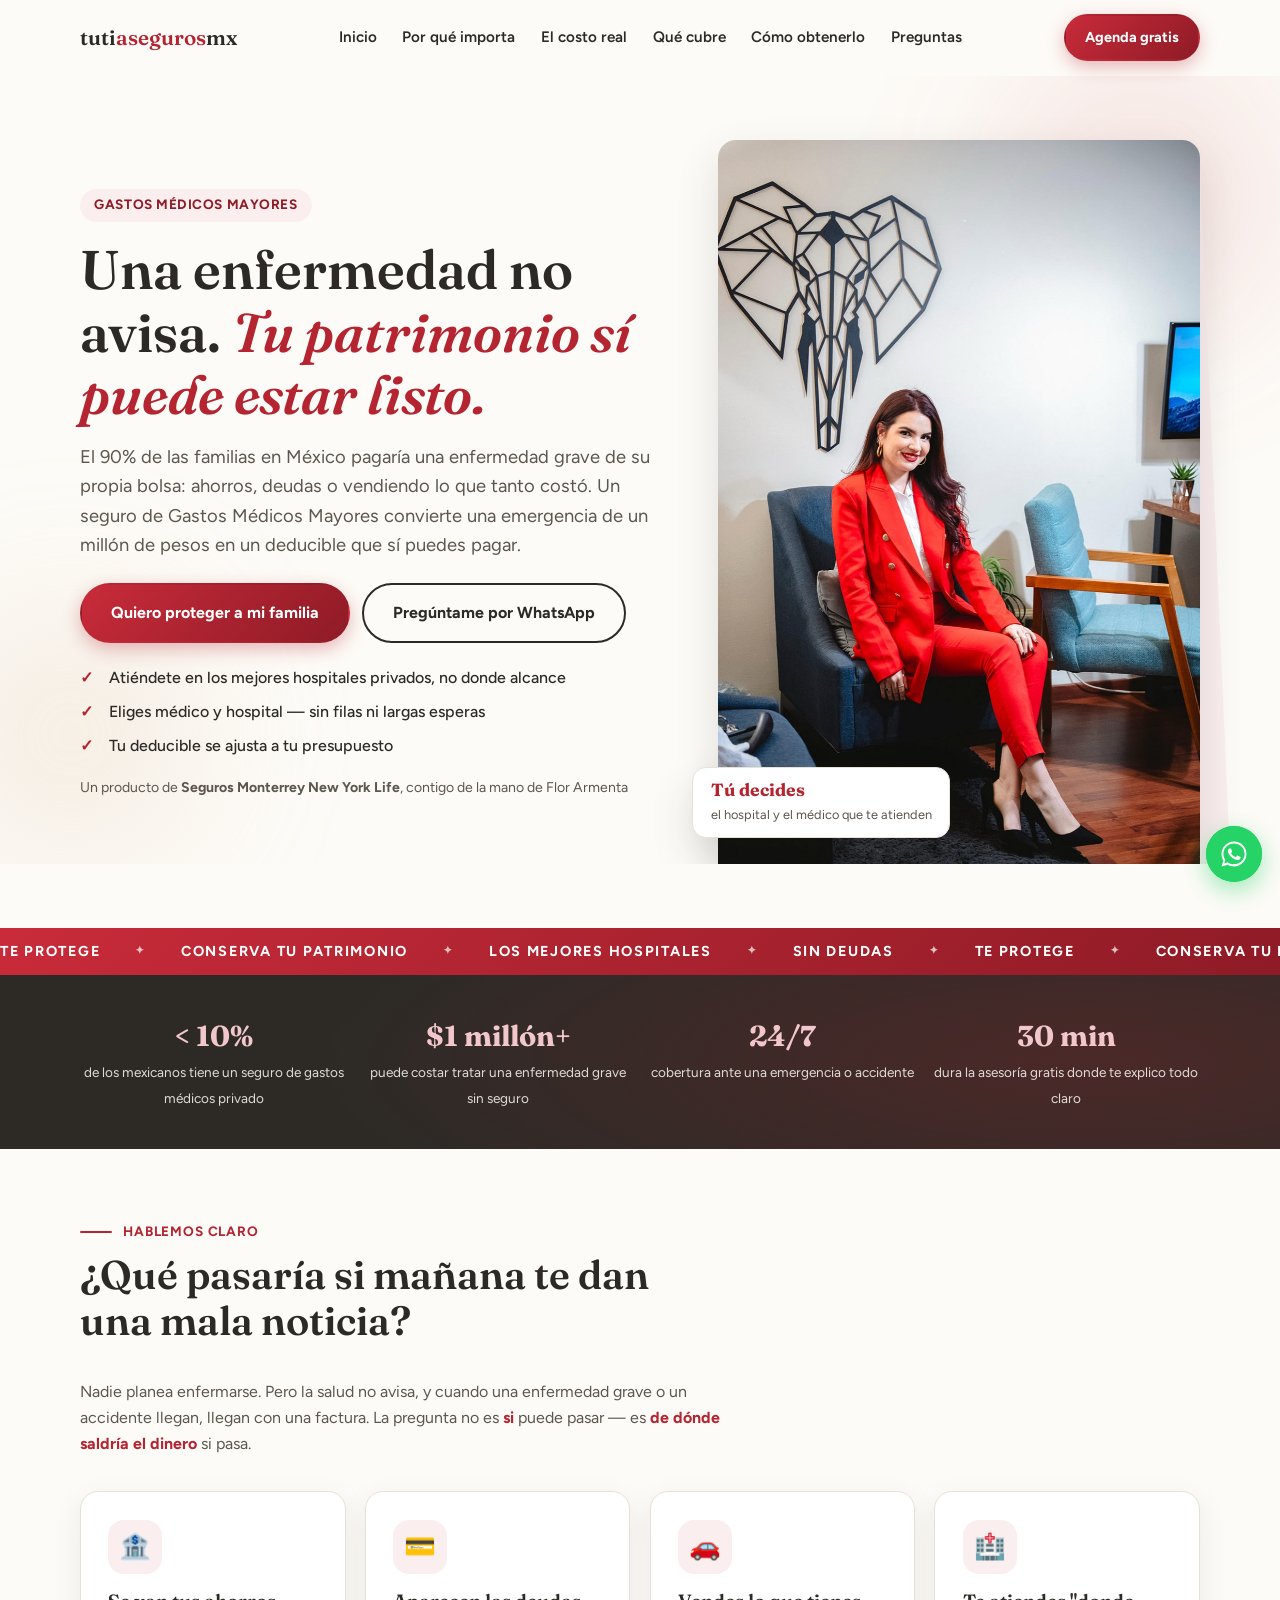
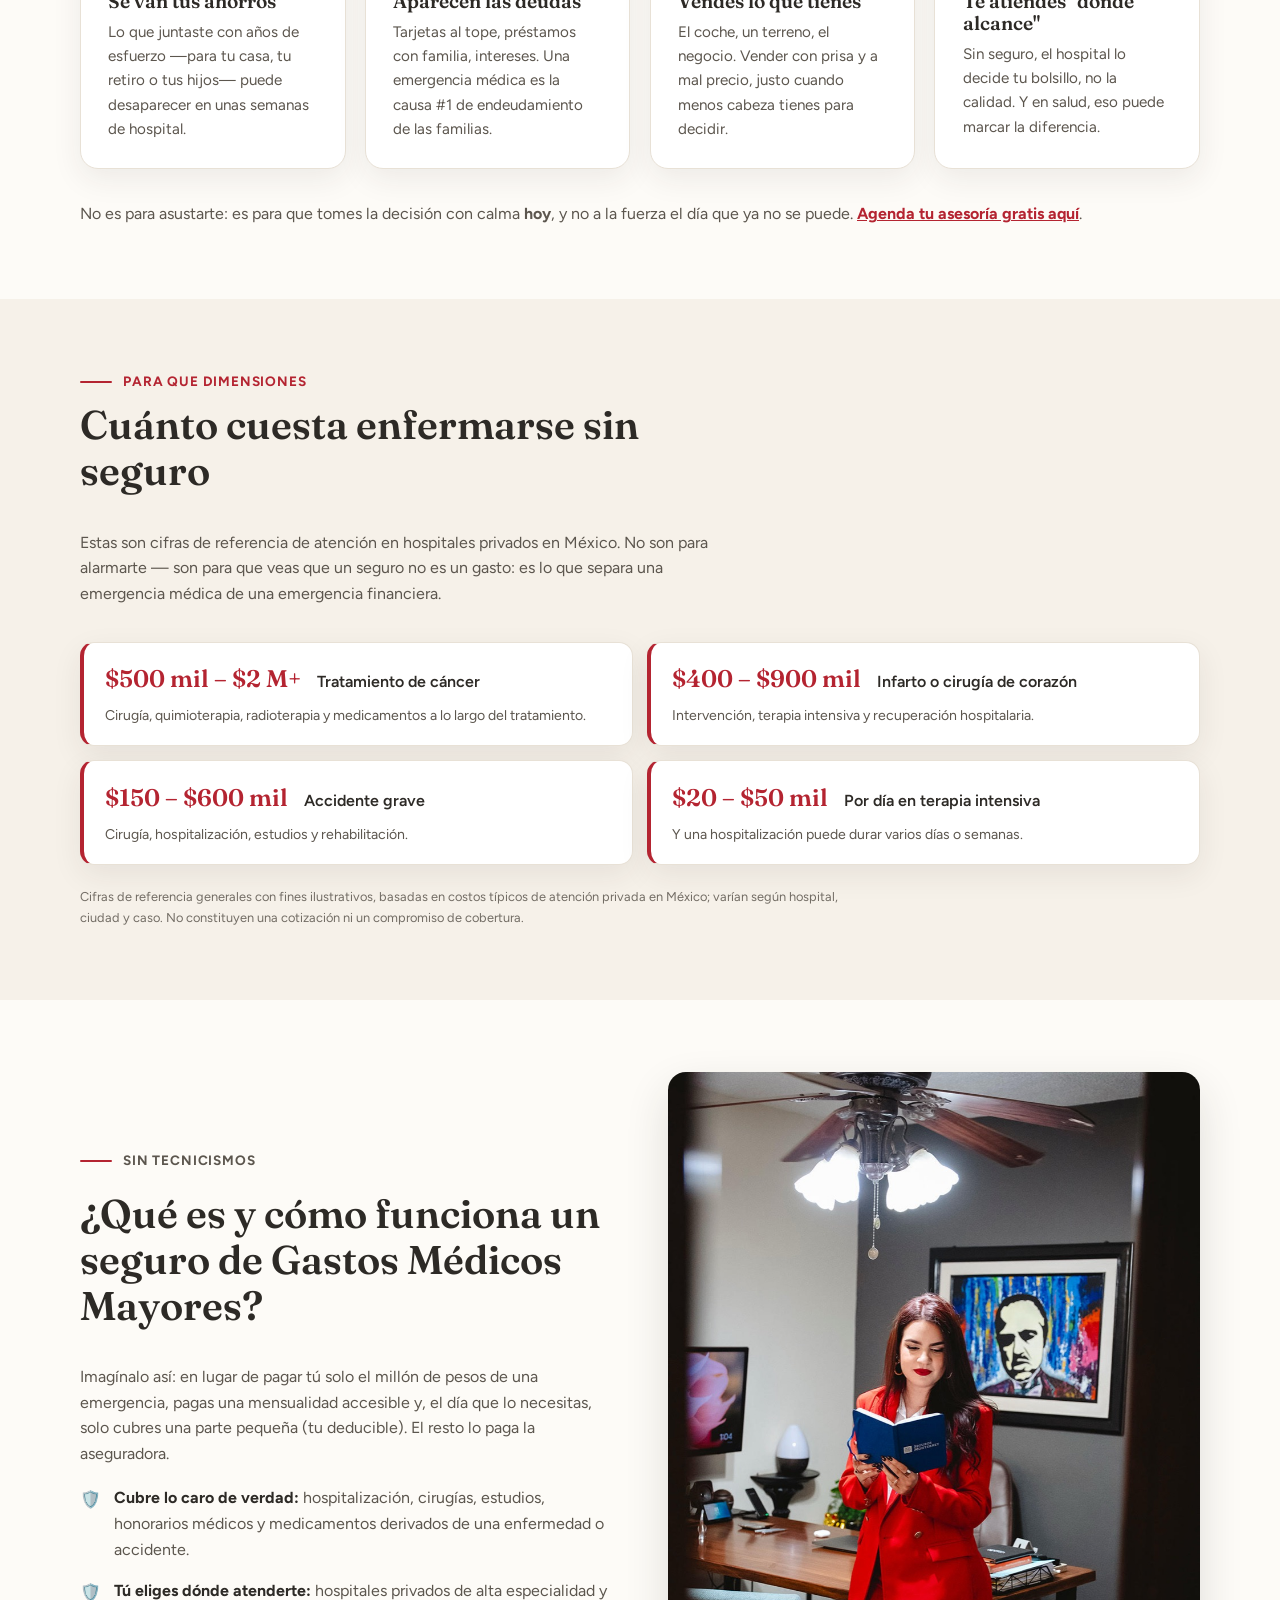
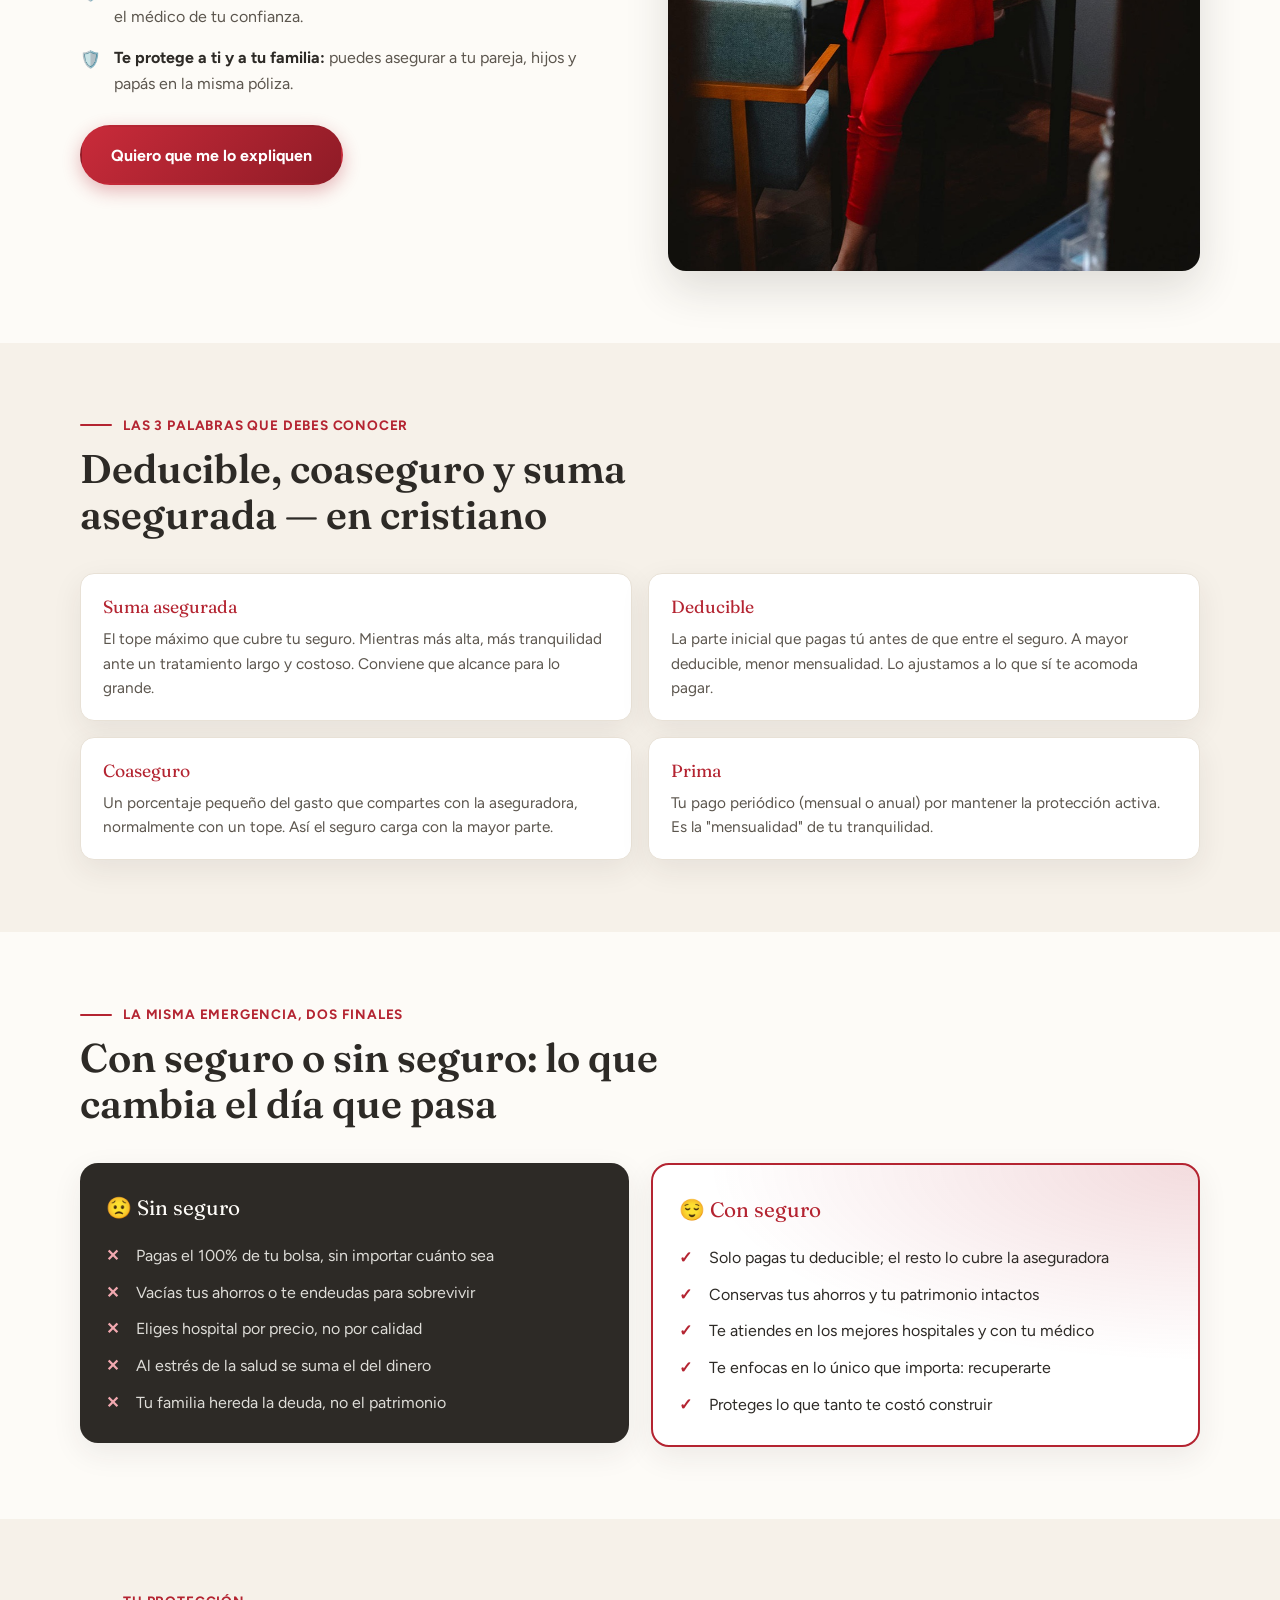
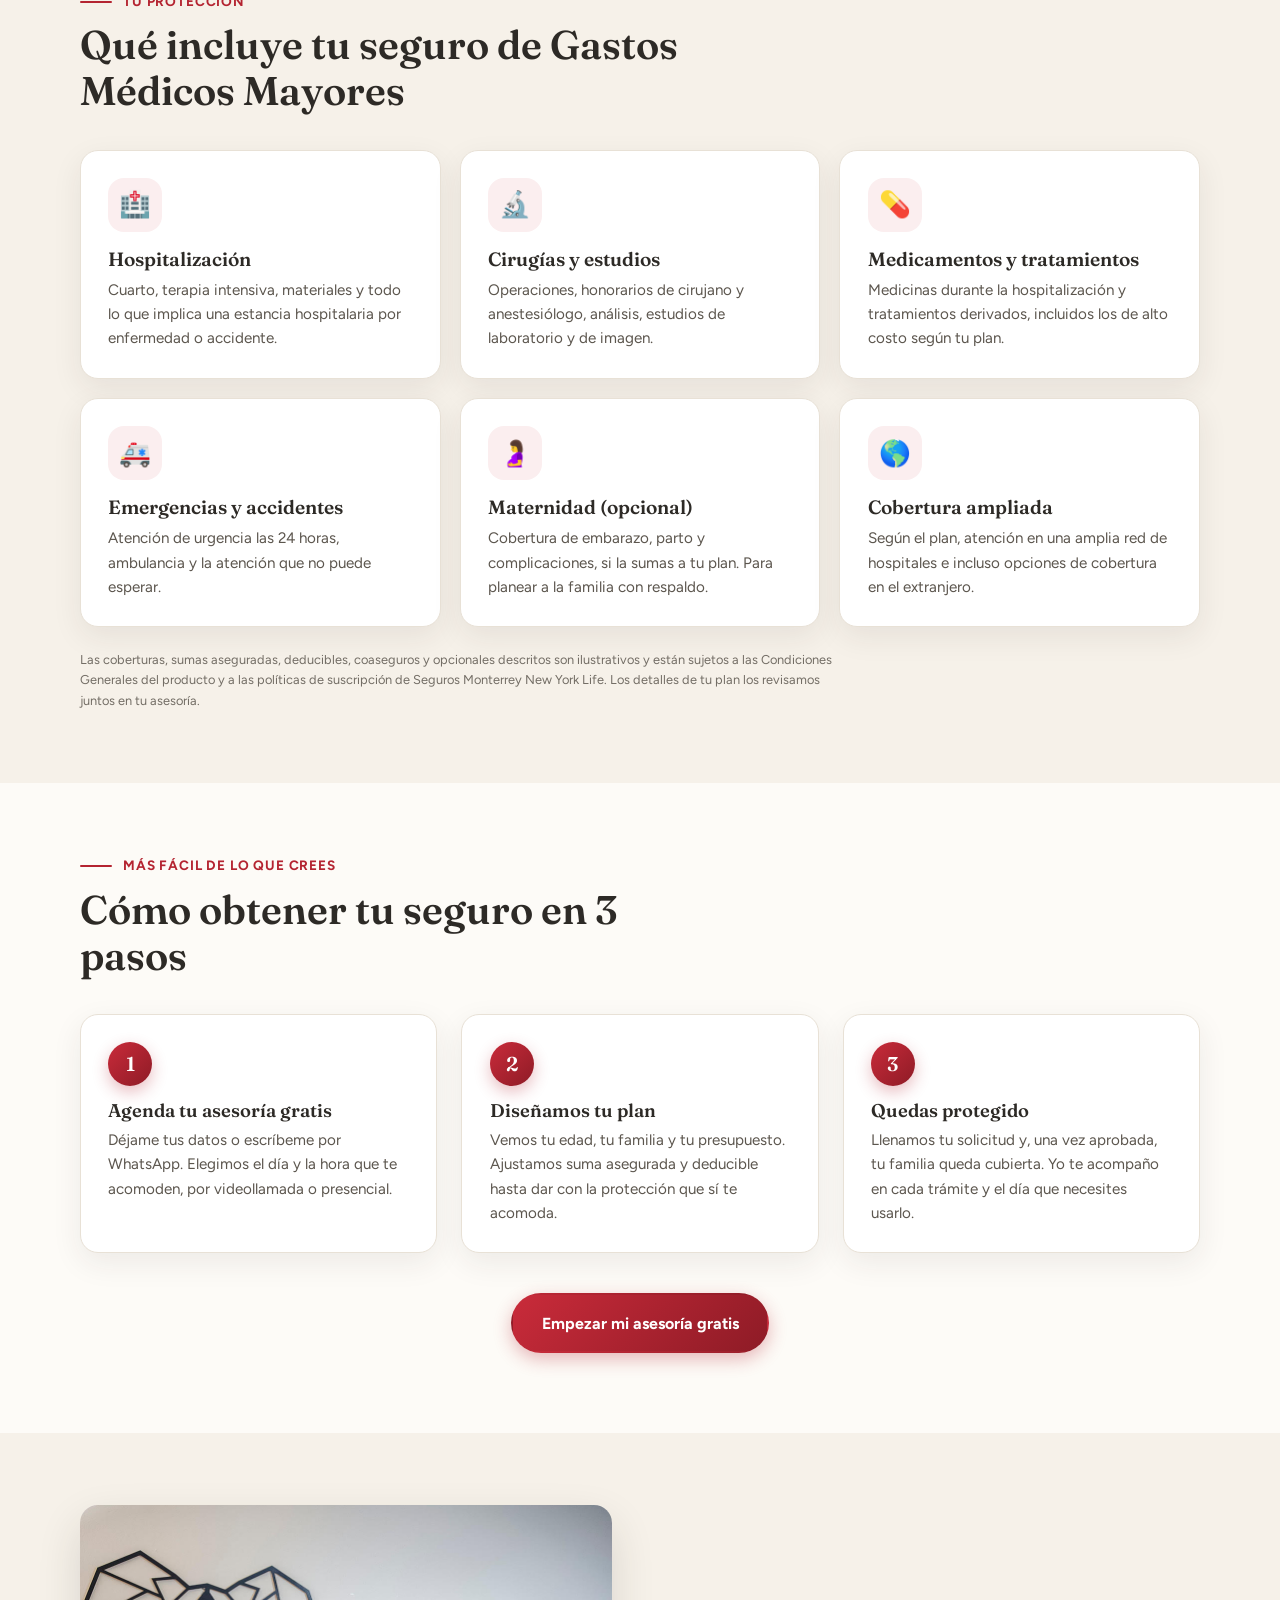
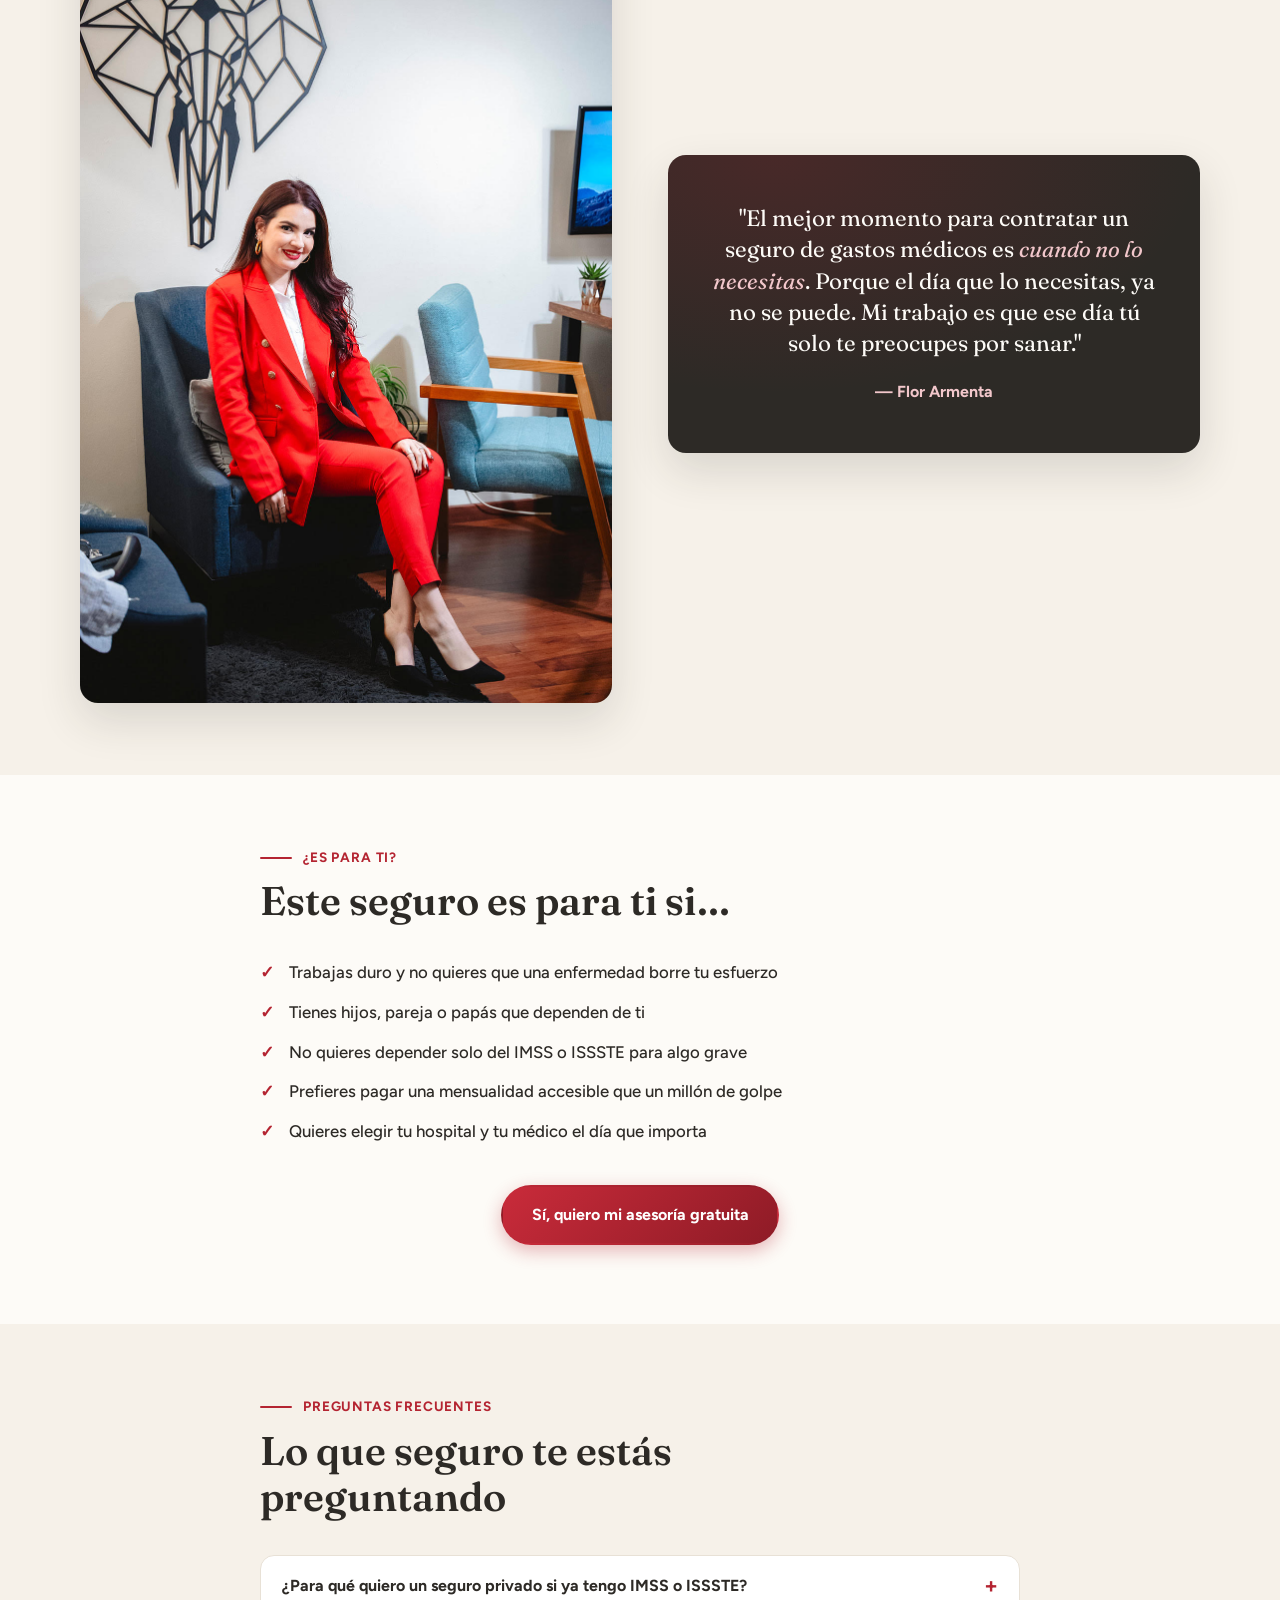
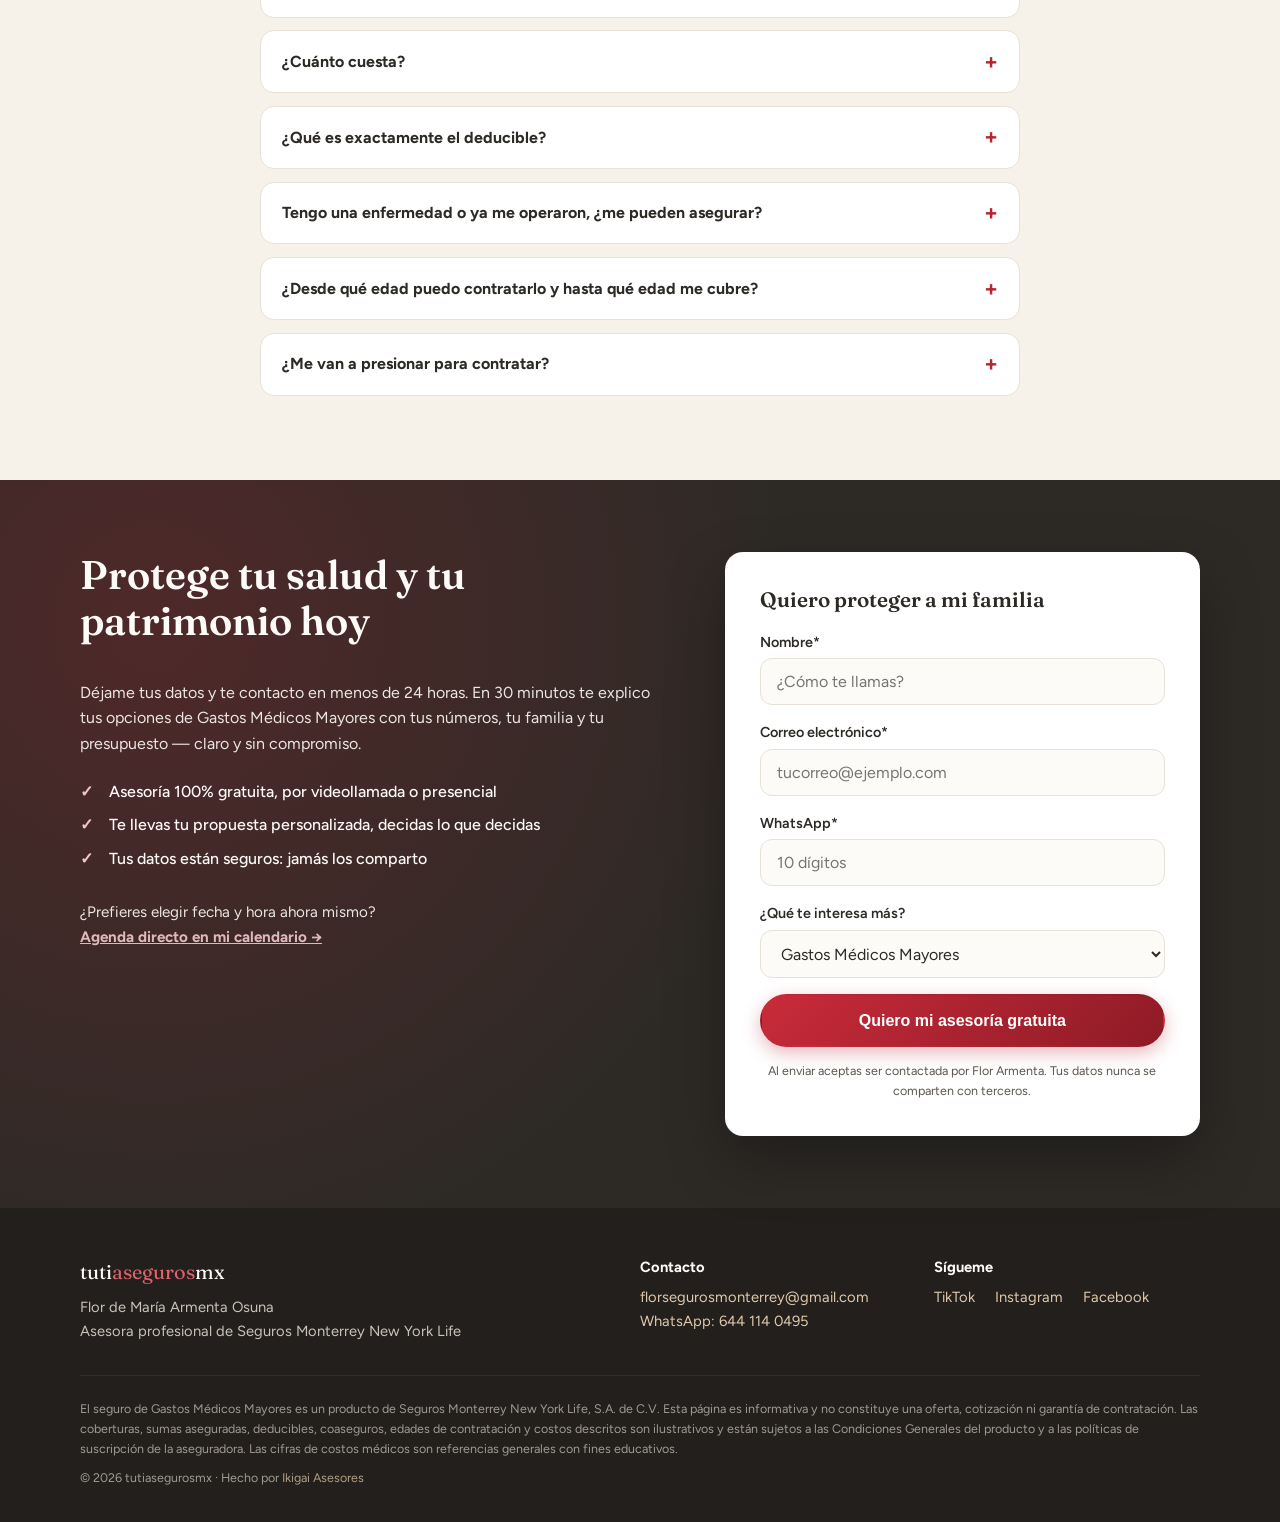
==== gmm.html @ 0299ba24 "Add files via upload" ====
<!DOCTYPE html>
<html lang="es-MX">
<head>
  <meta charset="UTF-8">
  <meta name="viewport" content="width=device-width, initial-scale=1.0">
  <title>Seguro de Gastos Médicos Mayores en México: qué es, para qué sirve y cuánto cuesta | tutiasegurosmx</title>
  <meta name="description" content="¿Sabes qué pasaría con tu patrimonio si te enfermas sin un seguro de gastos médicos mayores? Aprende cómo funciona, qué cubre, cuánto cuesta una enfermedad sin seguro y cómo proteger a tu familia. Asesoría gratis con Flor Armenta, Seguros Monterrey New York Life.">
  <meta name="keywords" content="gastos médicos mayores, seguro de gastos médicos, GMM México, cuánto cuesta un seguro de gastos médicos, qué cubre un seguro de gastos médicos, seguro de salud privado, deducible coaseguro suma asegurada">
  <meta name="author" content="Flor Armenta · tutiasegurosmx">
  <meta name="robots" content="index, follow">
  <meta name="theme-color" content="#B42431">

  <!-- Open Graph (compartir en WhatsApp / redes) -->
  <meta property="og:type" content="website">
  <meta property="og:title" content="¿Qué pasaría con tu patrimonio si te enfermas sin seguro?">
  <meta property="og:description" content="Una enfermedad grave puede costar más de un millón de pesos. Descubre cómo un seguro de Gastos Médicos Mayores protege lo que tanto te costó. Asesoría gratis con Flor Armenta.">
  <meta property="og:image" content="assets/img/flor-hero.jpg">
  <meta property="og:locale" content="es_MX">
  <meta property="og:site_name" content="tutiasegurosmx">
  <!-- TODO: pendiente clienta — actualizar og:url y canonical cuando se defina el dominio -->
  <link rel="canonical" href="https://tutiasegurosmx.vercel.app/gmm.html">
  <meta name="twitter:card" content="summary_large_image">
  <meta name="twitter:title" content="Seguro de Gastos Médicos Mayores: qué es, qué cubre y cuánto cuesta">
  <meta name="twitter:description" content="Aprende cómo proteger tu patrimonio ante una enfermedad o accidente. Asesoría gratis con Flor Armenta.">
  <meta name="twitter:image" content="assets/img/flor-hero.jpg">

  <script>document.documentElement.classList.add('js');</script>
  <link rel="icon" href="data:image/svg+xml,%3Csvg xmlns='http://www.w3.org/2000/svg' viewBox='0 0 100 100'%3E%3Ccircle cx='50' cy='50' r='50' fill='%23B42431'/%3E%3Ctext x='50' y='68' font-size='55' font-family='Georgia' fill='%23FDFBF7' text-anchor='middle'%3Et%3C/text%3E%3C/svg%3E">
  <link rel="preconnect" href="https://fonts.googleapis.com">
  <link rel="preconnect" href="https://fonts.gstatic.com" crossorigin>
  <link href="https://fonts.googleapis.com/css2?family=Fraunces:opsz,wght@9..144,500;9..144,600&family=Figtree:wght@400;500;600;700&display=swap" rel="stylesheet">
  <link rel="stylesheet" href="css/styles.css">
  <link rel="stylesheet" href="css/gmm.css">

  <!-- Meta Pixel (Facebook Ads) -->
  <!-- TODO: pendiente clienta — sustituir TU_PIXEL_ID y descomentar.
       En esta página además de PageView conviene disparar:
       fbq('track', 'ViewContent', { content_name: 'Gastos Médicos Mayores' });
  -->

  <!-- ============ SEO · Datos estructurados (Schema.org) ============ -->
  <script type="application/ld+json">
  {
    "@context": "https://schema.org",
    "@graph": [
      {
        "@type": "InsuranceAgency",
        "name": "tutiasegurosmx — Flor Armenta",
        "description": "Asesoría en seguros de Gastos Médicos Mayores para proteger tu patrimonio ante enfermedades y accidentes. Asesora de Seguros Monterrey New York Life.",
        "founder": { "@type": "Person", "name": "Flor de María Armenta Osuna" },
        "email": "florsegurosmonterrey@gmail.com",
        "telephone": "+52 644 114 0495",
        "areaServed": "MX",
        "image": "https://tutiasegurosmx.vercel.app/assets/img/flor-hero.jpg",
        "sameAs": [
          "https://www.tiktok.com/@tutiasegurosmx",
          "https://www.instagram.com/tutiasegurosmx/",
          "https://www.facebook.com/profile.php?id=61562341318242"
        ]
      },
      {
        "@type": "Service",
        "serviceType": "Seguro de Gastos Médicos Mayores",
        "provider": { "@type": "InsuranceAgency", "name": "tutiasegurosmx — Flor Armenta" },
        "areaServed": "MX",
        "description": "Seguro de Gastos Médicos Mayores de Seguros Monterrey New York Life: cobertura de hospitalización, cirugías, estudios y tratamientos ante enfermedades y accidentes, en una red de hospitales de alta especialidad."
      },
      {
        "@type": "FAQPage",
        "mainEntity": [
          {
            "@type": "Question",
            "name": "¿Qué es un seguro de Gastos Médicos Mayores?",
            "acceptedAnswer": {
              "@type": "Answer",
              "text": "Es un seguro que cubre los gastos altos derivados de una enfermedad o accidente: hospitalización, cirugías, estudios, honorarios médicos y medicamentos. Te permite atenderte en hospitales privados de alta especialidad sin tener que pagar de tu bolsa cantidades que pueden superar el millón de pesos."
            }
          },
          {
            "@type": "Question",
            "name": "¿Cuánto cuesta una enfermedad grave sin seguro en México?",
            "acceptedAnswer": {
              "@type": "Answer",
              "text": "Un tratamiento de cáncer puede superar los 500 mil a 2 millones de pesos, una cirugía de corazón ronda los 400 a 900 mil, y un día en terapia intensiva puede costar entre 20 y 50 mil pesos. Sin seguro, ese gasto sale de tus ahorros, tu patrimonio o deudas."
            }
          },
          {
            "@type": "Question",
            "name": "¿Para qué sirve si ya tengo IMSS o ISSSTE?",
            "acceptedAnswer": {
              "@type": "Answer",
              "text": "El IMSS o ISSSTE te cubren en sus hospitales, pero muchas veces con tiempos de espera, saturación o sin acceso a ciertos tratamientos y especialistas. Un seguro de Gastos Médicos Mayores te da la opción de elegir hospital privado, médico de confianza y atención rápida cuando más importa."
            }
          },
          {
            "@type": "Question",
            "name": "¿Qué es el deducible y el coaseguro?",
            "acceptedAnswer": {
              "@type": "Answer",
              "text": "El deducible es la parte inicial que tú pagas antes de que el seguro empiece a cubrir. El coaseguro es un porcentaje pequeño del gasto que compartes con la aseguradora. Entre los dos defines cuánto pagas de mensualidad: a mayor deducible, menor costo mensual. En tu asesoría lo ajustamos a tu presupuesto."
            }
          },
          {
            "@type": "Question",
            "name": "¿Desde qué edad y con qué condiciones puedo contratarlo?",
            "acceptedAnswer": {
              "@type": "Answer",
              "text": "Puedes contratarlo a casi cualquier edad y para toda tu familia. Mientras más joven y sano lo contratas, mejores condiciones obtienes. Las enfermedades que ya tienes (preexistencias) se revisan caso por caso; por eso conviene asegurarte antes de que aparezca un problema de salud."
            }
          },
          {
            "@type": "Question",
            "name": "¿Cuánto cuesta el seguro de Gastos Médicos Mayores?",
            "acceptedAnswer": {
              "@type": "Answer",
              "text": "Depende de tu edad, tu estado de salud, la suma asegurada y el deducible que elijas. Existen planes que se adaptan a distintos presupuestos. En una asesoría gratuita de 30 minutos armamos números reales para tu caso, sin compromiso."
            }
          }
        ]
      }
    ]
  }
  </script>
</head>
<body>

  <!-- ============ HEADER ============ -->
  <header class="header" id="header">
    <div class="container header__inner">
      <!-- TODO: pendiente clienta — sustituir por logotipo (PNG/SVG) -->
      <a href="index.html" class="header__brand">tuti<span>aseguros</span>mx</a>
      <nav class="header__nav" id="nav" aria-label="Navegación principal">
        <a href="index.html">Inicio</a>
        <a href="#por-que">Por qué importa</a>
        <a href="#costos">El costo real</a>
        <a href="#que-cubre">Qué cubre</a>
        <a href="#como">Cómo obtenerlo</a>
        <a href="#faq">Preguntas</a>
      </nav>
      <a href="#contacto" class="btn btn--primary btn--sm header__cta">Agenda gratis</a>
      <button class="header__toggle" id="navToggle" aria-label="Abrir menú" aria-expanded="false">
        <span></span><span></span><span></span>
      </button>
    </div>
  </header>

  <main>
    <!-- ============ HERO ============ -->
    <section class="hero" id="inicio">
      <div class="hero__blob hero__blob--1" aria-hidden="true"></div>
      <div class="hero__blob hero__blob--2" aria-hidden="true"></div>
      <div class="container hero__grid">
        <div class="hero__content">
          <p class="hero__kicker">Gastos Médicos Mayores</p>
          <h1 class="hero__title">Una enfermedad no avisa. <em class="resaltado">Tu patrimonio sí puede estar listo.</em></h1>
          <p class="hero__subtitle">El 90% de las familias en México pagaría una enfermedad grave de su propia bolsa: ahorros, deudas o vendiendo lo que tanto costó. Un seguro de Gastos Médicos Mayores convierte una emergencia de un millón de pesos en un deducible que sí puedes pagar.</p>
          <div class="hero__actions">
            <a href="#contacto" class="btn btn--primary" data-track="Lead">Quiero proteger a mi familia</a>
            <a href="https://wa.me/526441140495?text=Hola%20Flor%2C%20quiero%20informaci%C3%B3n%20sobre%20el%20seguro%20de%20Gastos%20M%C3%A9dicos%20Mayores%20%F0%9F%9B%A1%EF%B8%8F"
               class="btn btn--ghost" target="_blank" rel="noopener" data-track="Contact">Pregúntame por WhatsApp</a>
          </div>
          <ul class="hero__checks">
            <li>Atiéndete en los mejores hospitales privados, no donde alcance</li>
            <li>Eliges médico y hospital — sin filas ni largas esperas</li>
            <li>Tu deducible se ajusta a tu presupuesto</li>
          </ul>
          <p class="hero__trust">Un producto de <strong>Seguros Monterrey New York Life</strong>, contigo de la mano de Flor Armenta</p>
        </div>
        <figure class="hero__media">
          <div class="hero__media-frame" aria-hidden="true"></div>
          <img src="assets/img/flor-hero.jpg" alt="Flor Armenta, asesora de seguros de Gastos Médicos Mayores en Seguros Monterrey New York Life" width="933" height="1400" fetchpriority="high">
          <div class="hero__badge" aria-hidden="true">
            <strong>Tú decides</strong>
            <span>el hospital y el médico que te atienden</span>
          </div>
        </figure>
      </div>
    </section>

    <!-- Cinta -->
    <div class="marquee" aria-hidden="true">
      <div class="marquee__track">
        <span>Te protege</span><span>✦</span><span>Conserva tu patrimonio</span><span>✦</span><span>Los mejores hospitales</span><span>✦</span><span>Sin deudas</span><span>✦</span>
        <span>Te protege</span><span>✦</span><span>Conserva tu patrimonio</span><span>✦</span><span>Los mejores hospitales</span><span>✦</span><span>Sin deudas</span><span>✦</span>
      </div>
    </div>

    <!-- ============ CIFRAS DE CONCIENTIZACIÓN ============ -->
    <section class="stats" aria-label="Por qué importa un seguro de gastos médicos">
      <div class="container stats__grid">
        <div class="stat"><strong>&lt; 10%</strong><span>de los mexicanos tiene un seguro de gastos médicos privado</span></div>
        <div class="stat"><strong>$1 millón+</strong><span>puede costar tratar una enfermedad grave sin seguro</span></div>
        <div class="stat"><strong data-count="24" data-suffix="/7">24/7</strong><span>cobertura ante una emergencia o accidente</span></div>
        <div class="stat"><strong data-count="30" data-suffix=" min">30 min</strong><span>dura la asesoría gratis donde te explico todo claro</span></div>
      </div>
    </section>

    <!-- ============ ¿POR QUÉ IMPORTA? / EL DOLOR ============ -->
    <section class="section" id="por-que">
      <div class="container">
        <p class="section__kicker">Hablemos claro</p>
        <h2 class="section__title">¿Qué pasaría si mañana te dan una mala noticia?</h2>
        <p class="gmm-intro">Nadie planea enfermarse. Pero la salud no avisa, y cuando una enfermedad grave o un accidente llegan, llegan con una factura. La pregunta no es <strong>si</strong> puede pasar — es <strong>de dónde saldría el dinero</strong> si pasa.</p>
        <div class="cards cards--4">
          <article class="card">
            <div class="card__icon">🏦</div>
            <h3>Se van tus ahorros</h3>
            <p>Lo que juntaste con años de esfuerzo —para tu casa, tu retiro o tus hijos— puede desaparecer en unas semanas de hospital.</p>
          </article>
          <article class="card">
            <div class="card__icon">💳</div>
            <h3>Aparecen las deudas</h3>
            <p>Tarjetas al tope, préstamos con familia, intereses. Una emergencia médica es la causa #1 de endeudamiento de las familias.</p>
          </article>
          <article class="card">
            <div class="card__icon">🚗</div>
            <h3>Vendes lo que tienes</h3>
            <p>El coche, un terreno, el negocio. Vender con prisa y a mal precio, justo cuando menos cabeza tienes para decidir.</p>
          </article>
          <article class="card">
            <div class="card__icon">🏥</div>
            <h3>Te atiendes "donde alcance"</h3>
            <p>Sin seguro, el hospital lo decide tu bolsillo, no la calidad. Y en salud, eso puede marcar la diferencia.</p>
          </article>
        </div>
        <p class="section__note">No es para asustarte: es para que tomes la decisión con calma <strong>hoy</strong>, y no a la fuerza el día que ya no se puede. <a href="#contacto">Agenda tu asesoría gratis aquí</a>.</p>
      </div>
    </section>

    <!-- ============ EL COSTO REAL ============ -->
    <section class="section section--cream" id="costos">
      <div class="container">
        <p class="section__kicker">Para que dimensiones</p>
        <h2 class="section__title">Cuánto cuesta enfermarse sin seguro</h2>
        <p class="gmm-intro">Estas son cifras de referencia de atención en hospitales privados en México. No son para alarmarte — son para que veas que un seguro no es un gasto: es lo que separa una emergencia médica de una emergencia financiera.</p>
        <ul class="costos">
          <li class="costo">
            <span class="costo__monto">$500 mil – $2 M+</span>
            <span class="costo__label">Tratamiento de cáncer</span>
            <span class="costo__sub">Cirugía, quimioterapia, radioterapia y medicamentos a lo largo del tratamiento.</span>
          </li>
          <li class="costo">
            <span class="costo__monto">$400 – $900 mil</span>
            <span class="costo__label">Infarto o cirugía de corazón</span>
            <span class="costo__sub">Intervención, terapia intensiva y recuperación hospitalaria.</span>
          </li>
          <li class="costo">
            <span class="costo__monto">$150 – $600 mil</span>
            <span class="costo__label">Accidente grave</span>
            <span class="costo__sub">Cirugía, hospitalización, estudios y rehabilitación.</span>
          </li>
          <li class="costo">
            <span class="costo__monto">$20 – $50 mil</span>
            <span class="costo__label">Por día en terapia intensiva</span>
            <span class="costo__sub">Y una hospitalización puede durar varios días o semanas.</span>
          </li>
        </ul>
        <p class="nota-legal">Cifras de referencia generales con fines ilustrativos, basadas en costos típicos de atención privada en México; varían según hospital, ciudad y caso. No constituyen una cotización ni un compromiso de cobertura.</p>
      </div>
    </section>

    <!-- ============ QUÉ ES Y CÓMO TE PROTEGE (split con imagen) ============ -->
    <section class="section" id="que-es">
      <div class="container gmm-split">
        <div class="gmm-split__content">
          <p class="section__kicker">Sin tecnicismos</p>
          <h2 class="section__title">¿Qué es y cómo funciona un seguro de Gastos Médicos Mayores?</h2>
          <p>Imagínalo así: en lugar de pagar tú solo el millón de pesos de una emergencia, pagas una mensualidad accesible y, el día que lo necesitas, solo cubres una parte pequeña (tu deducible). El resto lo paga la aseguradora.</p>
          <ul class="lista-check">
            <li><strong>Cubre lo caro de verdad:</strong> hospitalización, cirugías, estudios, honorarios médicos y medicamentos derivados de una enfermedad o accidente.</li>
            <li><strong>Tú eliges dónde atenderte:</strong> hospitales privados de alta especialidad y el médico de tu confianza.</li>
            <li><strong>Te protege a ti y a tu familia:</strong> puedes asegurar a tu pareja, hijos y papás en la misma póliza.</li>
          </ul>
          <a href="#contacto" class="btn btn--primary">Quiero que me lo expliquen</a>
        </div>
        <figure class="gmm-split__media">
          <img src="assets/img/flor-sobre-mi.jpg" alt="Flor Armenta explicando cómo funciona un seguro de gastos médicos mayores" width="933" height="1400" loading="lazy">
        </figure>
      </div>
    </section>

    <!-- ============ GLOSARIO HUMANO ============ -->
    <section class="section section--cream" id="glosario">
      <div class="container">
        <p class="section__kicker">Las 3 palabras que debes conocer</p>
        <h2 class="section__title">Deducible, coaseguro y suma asegurada — en cristiano</h2>
        <div class="glosario">
          <div class="glosario__item">
            <p class="glosario__term">Suma asegurada</p>
            <p class="glosario__def">El tope máximo que cubre tu seguro. Mientras más alta, más tranquilidad ante un tratamiento largo y costoso. Conviene que alcance para lo grande.</p>
          </div>
          <div class="glosario__item">
            <p class="glosario__term">Deducible</p>
            <p class="glosario__def">La parte inicial que pagas tú antes de que entre el seguro. A mayor deducible, menor mensualidad. Lo ajustamos a lo que sí te acomoda pagar.</p>
          </div>
          <div class="glosario__item">
            <p class="glosario__term">Coaseguro</p>
            <p class="glosario__def">Un porcentaje pequeño del gasto que compartes con la aseguradora, normalmente con un tope. Así el seguro carga con la mayor parte.</p>
          </div>
          <div class="glosario__item">
            <p class="glosario__term">Prima</p>
            <p class="glosario__def">Tu pago periódico (mensual o anual) por mantener la protección activa. Es la "mensualidad" de tu tranquilidad.</p>
          </div>
        </div>
      </div>
    </section>

    <!-- ============ COMPARACIÓN SIN vs CON SEGURO ============ -->
    <section class="section" id="comparacion">
      <div class="container">
        <p class="section__kicker">La misma emergencia, dos finales</p>
        <h2 class="section__title">Con seguro o sin seguro: lo que cambia el día que pasa</h2>
        <div class="compara">
          <div class="compara__col compara__col--sin">
            <p class="compara__title">😟 Sin seguro</p>
            <ul class="compara__list">
              <li>Pagas el 100% de tu bolsa, sin importar cuánto sea</li>
              <li>Vacías tus ahorros o te endeudas para sobrevivir</li>
              <li>Eliges hospital por precio, no por calidad</li>
              <li>Al estrés de la salud se suma el del dinero</li>
              <li>Tu familia hereda la deuda, no el patrimonio</li>
            </ul>
          </div>
          <div class="compara__col compara__col--con">
            <p class="compara__title">😌 Con seguro</p>
            <ul class="compara__list">
              <li>Solo pagas tu deducible; el resto lo cubre la aseguradora</li>
              <li>Conservas tus ahorros y tu patrimonio intactos</li>
              <li>Te atiendes en los mejores hospitales y con tu médico</li>
              <li>Te enfocas en lo único que importa: recuperarte</li>
              <li>Proteges lo que tanto te costó construir</li>
            </ul>
          </div>
        </div>
      </div>
    </section>

    <!-- ============ QUÉ CUBRE ============ -->
    <section class="section section--cream" id="que-cubre">
      <div class="container">
        <p class="section__kicker">Tu protección</p>
        <h2 class="section__title">Qué incluye tu seguro de Gastos Médicos Mayores</h2>
        <div class="cards cards--3">
          <article class="card">
            <div class="card__icon">🏥</div>
            <h3>Hospitalización</h3>
            <p>Cuarto, terapia intensiva, materiales y todo lo que implica una estancia hospitalaria por enfermedad o accidente.</p>
          </article>
          <article class="card">
            <div class="card__icon">🔬</div>
            <h3>Cirugías y estudios</h3>
            <p>Operaciones, honorarios de cirujano y anestesiólogo, análisis, estudios de laboratorio y de imagen.</p>
          </article>
          <article class="card">
            <div class="card__icon">💊</div>
            <h3>Medicamentos y tratamientos</h3>
            <p>Medicinas durante la hospitalización y tratamientos derivados, incluidos los de alto costo según tu plan.</p>
          </article>
          <article class="card">
            <div class="card__icon">🚑</div>
            <h3>Emergencias y accidentes</h3>
            <p>Atención de urgencia las 24 horas, ambulancia y la atención que no puede esperar.</p>
          </article>
          <article class="card">
            <div class="card__icon">🤰</div>
            <h3>Maternidad (opcional)</h3>
            <p>Cobertura de embarazo, parto y complicaciones, si la sumas a tu plan. Para planear a la familia con respaldo.</p>
          </article>
          <article class="card">
            <div class="card__icon">🌎</div>
            <h3>Cobertura ampliada</h3>
            <p>Según el plan, atención en una amplia red de hospitales e incluso opciones de cobertura en el extranjero.</p>
          </article>
        </div>
        <p class="nota-legal">Las coberturas, sumas aseguradas, deducibles, coaseguros y opcionales descritos son ilustrativos y están sujetos a las Condiciones Generales del producto y a las políticas de suscripción de Seguros Monterrey New York Life. Los detalles de tu plan los revisamos juntos en tu asesoría.</p>
      </div>
    </section>

    <!-- ============ CÓMO OBTENERLO ============ -->
    <section class="section" id="como">
      <div class="container">
        <p class="section__kicker">Más fácil de lo que crees</p>
        <h2 class="section__title">Cómo obtener tu seguro en 3 pasos</h2>
        <ol class="pasos">
          <li class="paso">
            <span class="paso__num">1</span>
            <h3>Agenda tu asesoría gratis</h3>
            <p>Déjame tus datos o escríbeme por WhatsApp. Elegimos el día y la hora que te acomoden, por videollamada o presencial.</p>
          </li>
          <li class="paso">
            <span class="paso__num">2</span>
            <h3>Diseñamos tu plan</h3>
            <p>Vemos tu edad, tu familia y tu presupuesto. Ajustamos suma asegurada y deducible hasta dar con la protección que sí te acomoda.</p>
          </li>
          <li class="paso">
            <span class="paso__num">3</span>
            <h3>Quedas protegido</h3>
            <p>Llenamos tu solicitud y, una vez aprobada, tu familia queda cubierta. Yo te acompaño en cada trámite y el día que necesites usarlo.</p>
          </li>
        </ol>
        <div class="section__center">
          <a href="#contacto" class="btn btn--primary">Empezar mi asesoría gratis</a>
        </div>
      </div>
    </section>

    <!-- ============ CITA / CIERRE EMOCIONAL (con imagen) ============ -->
    <section class="section section--cream" id="por-ti">
      <div class="container gmm-split gmm-split--reverse">
        <figure class="gmm-split__media">
          <img src="assets/img/flor3.jpg" alt="Flor Armenta, tu asesora de confianza para proteger tu salud y tu patrimonio" width="1067" height="1600" loading="lazy">
        </figure>
        <div class="gmm-split__content">
          <div class="gmm-cita">
            <p class="gmm-cita__texto">"El mejor momento para contratar un seguro de gastos médicos es <em>cuando no lo necesitas</em>. Porque el día que lo necesitas, ya no se puede. Mi trabajo es que ese día tú solo te preocupes por sanar."</p>
            <p class="gmm-cita__firma">— Flor Armenta</p>
          </div>
        </div>
      </div>
    </section>

    <!-- ============ ¿ES PARA TI? ============ -->
    <section class="section" id="para-ti">
      <div class="container container--narrow">
        <p class="section__kicker">¿Es para ti?</p>
        <h2 class="section__title">Este seguro es para ti si…</h2>
        <ul class="hero__checks lista-grande">
          <li>Trabajas duro y no quieres que una enfermedad borre tu esfuerzo</li>
          <li>Tienes hijos, pareja o papás que dependen de ti</li>
          <li>No quieres depender solo del IMSS o ISSSTE para algo grave</li>
          <li>Prefieres pagar una mensualidad accesible que un millón de golpe</li>
          <li>Quieres elegir tu hospital y tu médico el día que importa</li>
        </ul>
        <div class="section__center">
          <a href="#contacto" class="btn btn--primary">Sí, quiero mi asesoría gratuita</a>
        </div>
      </div>
    </section>

    <!-- ============ FAQ ============ -->
    <section class="section section--cream" id="faq">
      <div class="container container--narrow">
        <p class="section__kicker">Preguntas frecuentes</p>
        <h2 class="section__title">Lo que seguro te estás preguntando</h2>
        <div class="faq">
          <details>
            <summary>¿Para qué quiero un seguro privado si ya tengo IMSS o ISSSTE?</summary>
            <p>El IMSS o ISSSTE te cubren, pero muchas veces con saturación, tiempos de espera o sin ciertos tratamientos y especialistas. Un seguro de Gastos Médicos Mayores te da la opción de elegir hospital privado, médico de confianza y atención rápida — justo cuando el tiempo es salud.</p>
          </details>
          <details>
            <summary>¿Cuánto cuesta?</summary>
            <p>Depende de tu edad, tu estado de salud, la suma asegurada y el deducible que elijas. Hay planes para distintos presupuestos: a mayor deducible, menor mensualidad. En tu asesoría gratuita armamos números reales para tu caso, sin compromiso.</p>
          </details>
          <details>
            <summary>¿Qué es exactamente el deducible?</summary>
            <p>Es la parte inicial del gasto que pagas tú antes de que el seguro entre. Es como el "enganche" de cada evento médico. Tú decides qué tan alto quieres tu deducible: más alto baja tu mensualidad, más bajo la sube. Lo ajustamos a tu bolsillo.</p>
          </details>
          <details>
            <summary>Tengo una enfermedad o ya me operaron, ¿me pueden asegurar?</summary>
            <p>Las condiciones que ya tienes (preexistencias) se revisan caso por caso y a veces quedan excluidas o con condiciones especiales. Por eso lo ideal es contratar mientras estás sano: entre más esperas, más se complica. Revisemos tu caso juntos, sin compromiso.</p>
          </details>
          <details>
            <summary>¿Desde qué edad puedo contratarlo y hasta qué edad me cubre?</summary>
            <p>Puedes contratarlo desde bebé y a casi cualquier edad adulta, para toda la familia. Mientras más joven lo contratas, mejores condiciones y precio obtienes, y el seguro se renueva año con año mientras lo mantengas vigente.</p>
          </details>
          <details>
            <summary>¿Me van a presionar para contratar?</summary>
            <p>No. Mi trabajo es informarte y darte claridad, no presionarte. Te entrego una propuesta a tu medida y tú decides con calma. Trabajo por recomendación: una clienta presionada nunca es una clienta contenta.</p>
          </details>
        </div>
      </div>
    </section>

    <!-- ============ CTA FINAL + FORMULARIO ============ -->
    <section class="section contacto" id="contacto">
      <div class="container contacto__grid">
        <div class="contacto__content">
          <h2 class="section__title">Protege tu salud y tu patrimonio hoy</h2>
          <p>Déjame tus datos y te contacto en menos de 24 horas. En 30 minutos te explico tus opciones de Gastos Médicos Mayores con tus números, tu familia y tu presupuesto — claro y sin compromiso.</p>
          <ul class="hero__checks">
            <li>Asesoría 100% gratuita, por videollamada o presencial</li>
            <li>Te llevas tu propuesta personalizada, decidas lo que decidas</li>
            <li>Tus datos están seguros: jamás los comparto</li>
          </ul>
          <!-- TODO: pendiente clienta — sustituir por link real de Calendly -->
          <p class="contacto__alt">¿Prefieres elegir fecha y hora ahora mismo?<br>
            <a href="#" class="contacto__calendly" data-calendly>Agenda directo en mi calendario →</a>
          </p>
        </div>
        <form class="form" id="leadForm" novalidate>
          <h3 class="form__title">Quiero proteger a mi familia</h3>
          <div class="form__field">
            <label for="nombre">Nombre*</label>
            <input type="text" id="nombre" name="nombre" autocomplete="name" placeholder="¿Cómo te llamas?" required>
          </div>
          <div class="form__field">
            <label for="email">Correo electrónico*</label>
            <input type="email" id="email" name="email" autocomplete="email" placeholder="tucorreo@ejemplo.com" required>
          </div>
          <div class="form__field">
            <label for="whatsapp">WhatsApp*</label>
            <input type="tel" id="whatsapp" name="whatsapp" autocomplete="tel" inputmode="numeric" placeholder="10 dígitos" required>
          </div>
          <div class="form__field">
            <label for="producto">¿Qué te interesa más?</label>
            <select id="producto" name="producto">
              <option value="Gastos Médicos" selected>Gastos Médicos Mayores</option>
              <option value="Aún no lo sé">Aún no lo sé, quiero orientación</option>
              <option value="Vida Mujer">Vida Mujer</option>
              <option value="Plan de Retiro">Plan de Retiro</option>
              <option value="Segubeca">Segubeca (educación de mis hijos)</option>
            </select>
          </div>
          <button type="submit" class="btn btn--primary btn--block">Quiero mi asesoría gratuita</button>
          <p class="form__privacy">Al enviar aceptas ser contactada por Flor Armenta. Tus datos nunca se comparten con terceros.</p>
          <p class="form__success" id="formSuccess" hidden>¡Listo! Recibí tus datos. Te contacto en menos de 24 horas. 💌</p>
        </form>
      </div>
    </section>
  </main>

  <!-- ============ FOOTER ============ -->
  <footer class="footer">
    <div class="container footer__grid">
      <div>
        <p class="footer__brand">tuti<span>aseguros</span>mx</p>
        <p>Flor de María Armenta Osuna<br>Asesora profesional de Seguros Monterrey New York Life</p>
      </div>
      <div>
        <p class="footer__heading">Contacto</p>
        <p><a href="mailto:florsegurosmonterrey@gmail.com">florsegurosmonterrey@gmail.com</a><br>
        <a href="https://wa.me/526441140495" target="_blank" rel="noopener">WhatsApp: 644 114 0495</a></p>
      </div>
      <div>
        <p class="footer__heading">Sígueme</p>
        <p class="footer__social">
          <a href="https://www.tiktok.com/@tutiasegurosmx" target="_blank" rel="noopener">TikTok</a>
          <a href="https://www.instagram.com/tutiasegurosmx/" target="_blank" rel="noopener">Instagram</a>
          <a href="https://www.facebook.com/profile.php?id=61562341318242" target="_blank" rel="noopener">Facebook</a>
        </p>
      </div>
    </div>
    <div class="container footer__legal">
      <p>El seguro de Gastos Médicos Mayores es un producto de Seguros Monterrey New York Life, S.A. de C.V. Esta página es informativa y no constituye una oferta, cotización ni garantía de contratación. Las coberturas, sumas aseguradas, deducibles, coaseguros, edades de contratación y costos descritos son ilustrativos y están sujetos a las Condiciones Generales del producto y a las políticas de suscripción de la aseguradora. Las cifras de costos médicos son referencias generales con fines educativos.</p>
      <p>© 2026 tutiasegurosmx · Hecho por <a href="https://ikigaiasesores.vercel.app" target="_blank" rel="noopener">Ikigai Asesores</a></p>
    </div>
  </footer>

  <!-- WhatsApp flotante -->
  <a href="https://wa.me/526441140495?text=Hola%20Flor%2C%20estoy%20viendo%20la%20p%C3%A1gina%20de%20Gastos%20M%C3%A9dicos%20Mayores%20y%20quiero%20mi%20asesor%C3%ADa%20gratuita%20%F0%9F%9B%A1%EF%B8%8F"
     class="whatsapp-float" target="_blank" rel="noopener" aria-label="Escríbeme por WhatsApp" data-track="Contact">
    <svg viewBox="0 0 32 32" width="30" height="30" fill="currentColor" aria-hidden="true">
      <path d="M16 2.7C8.7 2.7 2.7 8.7 2.7 16c0 2.5.7 4.9 2 7L2.7 29.3l6.5-1.9c2 1.2 4.3 1.8 6.8 1.8 7.3 0 13.3-6 13.3-13.3S23.3 2.7 16 2.7zm0 24.2c-2.2 0-4.3-.6-6.1-1.7l-.4-.3-3.9 1.1 1.1-3.8-.3-.4a10.8 10.8 0 0 1-1.7-5.8C4.7 9.9 9.8 4.9 16 4.9S27.3 9.9 27.3 16 22.2 26.9 16 26.9zm6-8.1c-.3-.2-1.9-1-2.2-1.1-.3-.1-.5-.2-.7.2-.2.3-.8 1.1-1 1.3-.2.2-.4.2-.7.1-.3-.2-1.4-.5-2.6-1.6-1-.9-1.6-1.9-1.8-2.2-.2-.3 0-.5.1-.7l.5-.6c.2-.2.2-.3.3-.6.1-.2 0-.4 0-.6l-1-2.4c-.3-.6-.5-.5-.7-.5h-.6c-.2 0-.6.1-.9.4-.3.3-1.1 1.1-1.1 2.7s1.2 3.1 1.3 3.3c.2.2 2.3 3.6 5.7 5 .8.3 1.4.5 1.9.7.8.2 1.5.2 2.1.1.6-.1 1.9-.8 2.2-1.5.3-.8.3-1.4.2-1.5-.1-.2-.3-.2-.6-.4z"/>
    </svg>
  </a>

  <script src="js/main.js" defer></script>
</body>
</html>
---- css/styles.css ----
/* ============================================================
   tutiasegurosmx — Landing Flor Armenta (v2 · estilo moderno)
   Paleta propuesta (TODO: pendiente clienta — validar colores)
   ============================================================ */
:root {
  --rojo: #B42431;          /* acento principal (saco rojo de Flor) */
  --rojo-claro: #C92B3A;
  --rojo-oscuro: #8E1B26;
  --rojo-suave: #FBEEEF;
  --tinta: #2D2A26;         /* texto principal, gris cálido oscuro */
  --tinta-suave: #5C564E;
  --hueso: #FDFBF7;         /* fondo base */
  --crema: #F6F1E9;         /* fondo alterno de secciones */
  --blanco: #FFFFFF;
  --borde: #E8E1D6;
  --whatsapp: #25D366;
  --gradiente-rojo: linear-gradient(135deg, var(--rojo-claro) 0%, var(--rojo-oscuro) 100%);
  --sombra: 0 10px 30px rgba(45, 42, 38, 0.08);
  --sombra-hover: 0 18px 44px rgba(45, 42, 38, 0.14);
  --radio: 18px;
  --transicion-suave: cubic-bezier(0.22, 1, 0.36, 1);
  --fuente-titulos: "Fraunces", Georgia, serif;
  --fuente-cuerpo: "Figtree", -apple-system, sans-serif;
}

* { margin: 0; padding: 0; box-sizing: border-box; }

html { scroll-behavior: smooth; scroll-padding-top: 84px; }

body {
  font-family: var(--fuente-cuerpo);
  color: var(--tinta);
  background: var(--hueso);
  line-height: 1.6;
  font-size: 1rem;
  -webkit-font-smoothing: antialiased;
  overflow-x: hidden;
}

img { max-width: 100%; height: auto; display: block; }

::selection { background: var(--rojo); color: var(--blanco); }

.container {
  width: min(100% - 2.5rem, 1120px);
  margin-inline: auto;
}
.container--narrow { max-width: 760px; }

h1, h2, h3 { font-family: var(--fuente-titulos); font-weight: 600; line-height: 1.15; }

.resaltado { font-style: italic; color: var(--rojo); }

/* ============================================================
   Animaciones base
   ============================================================ */
@keyframes fadeUp {
  from { opacity: 0; transform: translateY(28px); }
  to   { opacity: 1; transform: none; }
}
@keyframes flotar {
  0%, 100% { transform: translateY(0); }
  50%      { transform: translateY(-10px); }
}
@keyframes blob {
  0%, 100% { transform: translate(0, 0) scale(1); }
  50%      { transform: translate(24px, -18px) scale(1.12); }
}
@keyframes marquee {
  to { transform: translateX(-50%); }
}
@keyframes pulso {
  0%   { transform: scale(1); opacity: 0.55; }
  100% { transform: scale(1.65); opacity: 0; }
}
@keyframes faqOpen {
  from { opacity: 0; transform: translateY(-6px); }
  to   { opacity: 1; transform: none; }
}

/* Reveal al hacer scroll (la clase .reveal la asigna js/main.js) */
.js .reveal {
  opacity: 0;
  transform: translateY(26px);
  transition: opacity 0.7s ease, transform 0.7s var(--transicion-suave);
}
.js .reveal.is-visible { opacity: 1; transform: none; }

@media (prefers-reduced-motion: reduce) {
  html { scroll-behavior: auto; }
  *, *::before, *::after {
    animation-duration: 0.01ms !important;
    animation-iteration-count: 1 !important;
    transition-duration: 0.01ms !important;
  }
  .js .reveal { opacity: 1; transform: none; }
}

/* ============ Botones ============ */
.btn {
  display: inline-block;
  padding: 0.95rem 1.8rem;
  border-radius: 999px;
  font-weight: 700;
  font-size: 1rem;
  text-decoration: none;
  text-align: center;
  border: 2px solid transparent;
  cursor: pointer;
  position: relative;
  overflow: hidden;
  transition: transform 0.2s var(--transicion-suave), box-shadow 0.25s ease, background 0.25s ease, color 0.25s ease;
}
.btn:focus-visible { outline: 3px solid var(--rojo); outline-offset: 3px; }
.btn--primary {
  background: var(--gradiente-rojo);
  color: var(--blanco);
  box-shadow: 0 6px 18px rgba(180, 36, 49, 0.32);
}
.btn--primary::after {
  content: "";
  position: absolute;
  inset: 0;
  background: linear-gradient(110deg, transparent 30%, rgba(255, 255, 255, 0.25) 50%, transparent 70%);
  transform: translateX(-120%);
  transition: transform 0.6s ease;
}
.btn--primary:hover { transform: translateY(-3px); box-shadow: 0 12px 28px rgba(180, 36, 49, 0.42); }
.btn--primary:hover::after { transform: translateX(120%); }
.btn--ghost {
  border-color: var(--tinta);
  color: var(--tinta);
  background: transparent;
}
.btn--ghost:hover { background: var(--tinta); color: var(--hueso); transform: translateY(-3px); }
.btn--sm { padding: 0.6rem 1.2rem; font-size: 0.9rem; }
.btn--block { width: 100%; }

/* ============ Header ============ */
.header {
  position: sticky;
  top: 0;
  z-index: 50;
  background: rgba(253, 251, 247, 0.85);
  backdrop-filter: blur(12px);
  -webkit-backdrop-filter: blur(12px);
  border-bottom: 1px solid transparent;
  transition: border-color 0.3s ease, box-shadow 0.3s ease;
}
.header.is-scrolled {
  border-bottom-color: var(--borde);
  box-shadow: 0 8px 30px rgba(45, 42, 38, 0.08);
}
.header__inner {
  display: flex;
  align-items: center;
  justify-content: space-between;
  gap: 1rem;
  padding-block: 0.9rem;
}
.header__brand {
  font-family: var(--fuente-titulos);
  font-size: 1.3rem;
  font-weight: 600;
  color: var(--tinta);
  text-decoration: none;
}
.header__brand span { color: var(--rojo); }
.header__nav { display: none; }
.header__cta { display: none; }
.header__toggle {
  display: flex;
  flex-direction: column;
  gap: 5px;
  background: none;
  border: none;
  padding: 6px;
  cursor: pointer;
}
.header__toggle span {
  width: 24px; height: 2px;
  background: var(--tinta);
  transition: transform 0.2s ease, opacity 0.2s ease;
}
.header__toggle[aria-expanded="true"] span:nth-child(1) { transform: translateY(7px) rotate(45deg); }
.header__toggle[aria-expanded="true"] span:nth-child(2) { opacity: 0; }
.header__toggle[aria-expanded="true"] span:nth-child(3) { transform: translateY(-7px) rotate(-45deg); }

.header__nav.is-open {
  display: flex;
  flex-direction: column;
  position: absolute;
  top: 100%;
  left: 0; right: 0;
  background: var(--hueso);
  border-bottom: 1px solid var(--borde);
  padding: 1rem 1.25rem 1.5rem;
  gap: 0.9rem;
  animation: fadeUp 0.3s var(--transicion-suave) both;
}
.header__nav a {
  color: var(--tinta);
  text-decoration: none;
  font-weight: 600;
  position: relative;
}
.header__nav a:hover { color: var(--rojo); }

/* ============ Hero ============ */
.hero { padding-block: 1.75rem 0; overflow: hidden; position: relative; }
.hero__blob {
  position: absolute;
  border-radius: 50%;
  filter: blur(60px);
  pointer-events: none;
  z-index: -1;
  animation: blob 14s ease-in-out infinite;
}
.hero__blob--1 {
  width: 480px; height: 480px;
  background: radial-gradient(circle, rgba(180, 36, 49, 0.14), transparent 65%);
  top: -120px; right: -100px;
}
.hero__blob--2 {
  width: 420px; height: 420px;
  background: radial-gradient(circle, rgba(224, 201, 172, 0.35), transparent 65%);
  bottom: -80px; left: -140px;
  animation-delay: -7s;
}
.hero__grid { display: grid; gap: 2.5rem; }

/* Entrada animada del hero al cargar */
.hero__kicker, .hero__title, .hero__subtitle, .hero__actions,
.hero__checks, .hero__trust { animation: fadeUp 0.8s var(--transicion-suave) both; }
.hero__title    { animation-delay: 0.08s; }
.hero__subtitle { animation-delay: 0.16s; }
.hero__actions  { animation-delay: 0.24s; }
.hero__checks   { animation-delay: 0.32s; }
.hero__trust    { animation-delay: 0.4s; }
.hero__media    { animation: fadeUp 0.9s 0.2s var(--transicion-suave) both; }

.hero__kicker {
  display: inline-block;
  background: var(--rojo-suave);
  color: var(--rojo-oscuro);
  font-weight: 700;
  font-size: 0.85rem;
  letter-spacing: 0.04em;
  text-transform: uppercase;
  padding: 0.35rem 0.9rem;
  border-radius: 999px;
  margin-bottom: 1.1rem;
}
.hero__title { font-size: clamp(2rem, 6vw, 3.4rem); margin-bottom: 1rem; }
.hero__subtitle { font-size: 1.15rem; color: var(--tinta-suave); margin-bottom: 1.4rem; }
.hero__checks { list-style: none; margin-bottom: 1.2rem; }
.hero__checks li {
  padding-left: 1.8rem;
  position: relative;
  margin-bottom: 0.5rem;
  font-weight: 500;
}
.hero__checks li::before {
  content: "✓";
  position: absolute;
  left: 0;
  color: var(--rojo);
  font-weight: 800;
}
.hero__actions { display: flex; flex-direction: column; gap: 0.8rem; margin-bottom: 1.4rem; }
.hero__trust { font-size: 0.88rem; color: var(--tinta-suave); }

.hero__media { position: relative; margin-inline: 0.5rem; }
.hero__media-frame {
  position: absolute;
  inset: 1.2rem -0.9rem -0.9rem 1.2rem;
  background: var(--rojo-suave);
  border-radius: var(--radio);
  transform: rotate(-2.5deg);
  z-index: -1;
}
.hero__media img {
  border-radius: var(--radio) var(--radio) 0 0;
  box-shadow: var(--sombra-hover);
  object-fit: cover;
}
.hero__badge {
  position: absolute;
  left: -0.4rem;
  bottom: 1.6rem;
  background: var(--blanco);
  border-radius: 14px;
  padding: 0.7rem 1.1rem;
  box-shadow: var(--sombra-hover);
  border: 1px solid var(--borde);
  animation: flotar 4.5s ease-in-out infinite;
}
.hero__badge strong {
  display: block;
  font-family: var(--fuente-titulos);
  color: var(--rojo);
  font-size: 1.1rem;
  line-height: 1.2;
}
.hero__badge span { font-size: 0.8rem; color: var(--tinta-suave); }

/* ============ Marquee de productos ============ */
.marquee {
  background: var(--gradiente-rojo);
  color: var(--blanco);
  overflow: hidden;
  padding-block: 0.75rem;
  margin-top: 2.5rem;
}
.marquee__track {
  display: flex;
  align-items: center;
  gap: 2.2rem;
  width: max-content;
  animation: marquee 26s linear infinite;
}
.marquee__track span {
  font-weight: 700;
  font-size: 0.9rem;
  letter-spacing: 0.12em;
  text-transform: uppercase;
  white-space: nowrap;
}
.marquee__track span:nth-child(even) { font-size: 0.7rem; opacity: 0.7; }

/* ============ Stats ============ */
.stats {
  background:
    radial-gradient(ellipse 60% 120% at 85% 50%, rgba(180, 36, 49, 0.22), transparent),
    var(--tinta);
  color: var(--hueso);
  padding-block: 2.4rem;
}
.stats__grid {
  display: grid;
  grid-template-columns: repeat(2, 1fr);
  gap: 1.5rem 1rem;
  text-align: center;
}
.stat strong {
  display: block;
  font-family: var(--fuente-titulos);
  font-size: 1.8rem;
  color: #F2C7CB;
}
.stat span { font-size: 0.85rem; opacity: 0.85; }

/* ============ Secciones genéricas ============ */
.section { padding-block: 4.5rem; }
.section--cream { background: var(--crema); }
.section__kicker {
  color: var(--rojo);
  font-weight: 700;
  text-transform: uppercase;
  letter-spacing: 0.06em;
  font-size: 0.85rem;
  margin-bottom: 0.6rem;
  display: flex;
  align-items: center;
  gap: 0.7rem;
}
.section__kicker::before {
  content: "";
  width: 2rem;
  height: 2px;
  background: var(--rojo);
  border-radius: 2px;
}
.section__title { font-size: clamp(1.6rem, 4.5vw, 2.5rem); margin-bottom: 2.2rem; max-width: 640px; }
.section__note { margin-top: 2rem; color: var(--tinta-suave); }
.section__note a { color: var(--rojo); font-weight: 700; }
.section__center { text-align: center; margin-top: 2.5rem; }

/* ============ Cards ============ */
.cards { display: grid; gap: 1.2rem; }
.card {
  background: var(--blanco);
  border: 1px solid var(--borde);
  border-radius: var(--radio);
  padding: 1.7rem;
  box-shadow: var(--sombra);
  transition: transform 0.35s var(--transicion-suave), box-shadow 0.35s ease, border-color 0.35s ease;
}
.card:hover {
  transform: translateY(-7px);
  box-shadow: var(--sombra-hover);
  border-color: rgba(180, 36, 49, 0.35);
}
.card__icon {
  width: 54px; height: 54px;
  display: flex;
  align-items: center;
  justify-content: center;
  font-size: 1.6rem;
  background: var(--rojo-suave);
  border-radius: 16px;
  margin-bottom: 1rem;
}
.card h3 { font-size: 1.2rem; margin-bottom: 0.5rem; }
.card p { color: var(--tinta-suave); font-size: 0.95rem; }
.card--destacada { border: 2px solid var(--rojo); position: relative; }
.card__tag {
  display: inline-block;
  background: var(--gradiente-rojo);
  color: var(--blanco) !important;
  font-size: 0.75rem !important;
  font-weight: 700;
  padding: 0.25rem 0.8rem;
  border-radius: 999px;
  margin-bottom: 0.8rem;
}
.card__producto {
  color: var(--rojo) !important;
  font-weight: 700;
  font-size: 0.85rem !important;
  text-transform: uppercase;
  letter-spacing: 0.05em;
  margin-bottom: 0.6rem;
}
.card__cta {
  display: inline-block;
  margin-top: 0.9rem;
  color: var(--rojo);
  font-weight: 700;
  text-decoration: none;
  transition: transform 0.2s var(--transicion-suave), color 0.2s ease;
}
.card__cta:hover { color: var(--rojo-oscuro); transform: translateX(4px); }

/* ============ Banner destacado: Calcula tu retiro ============ */
.calc-banner {
  margin-top: 1.6rem;
  display: flex;
  align-items: center;
  gap: 1.4rem;
  padding: 1.8rem 2rem;
  border-radius: var(--radio);
  background: var(--gradiente-rojo);
  color: var(--blanco);
  box-shadow: var(--sombra-hover);
  position: relative;
  overflow: hidden;
}
.calc-banner::after {
  content: "";
  position: absolute;
  top: -40%;
  right: -10%;
  width: 320px;
  height: 320px;
  background: radial-gradient(circle, rgba(255,255,255,0.16), transparent 70%);
  pointer-events: none;
}
.calc-banner__icon {
  flex-shrink: 0;
  width: 64px;
  height: 64px;
  border-radius: 16px;
  background: rgba(255, 255, 255, 0.16);
  border: 1px solid rgba(255, 255, 255, 0.25);
  display: grid;
  place-items: center;
  font-size: 1.9rem;
}
.calc-banner__text { flex: 1; min-width: 0; position: relative; }
.calc-banner__kicker {
  font-size: 0.78rem;
  font-weight: 700;
  letter-spacing: 0.04em;
  text-transform: uppercase;
  opacity: 0.9;
  margin-bottom: 0.3rem;
}
.calc-banner__title {
  font-family: var(--fuente-titulos);
  color: var(--blanco);
  font-size: 1.6rem;
  line-height: 1.1;
  margin-bottom: 0.4rem;
}
.calc-banner__desc { font-size: 0.95rem; opacity: 0.95; max-width: 56ch; }
.calc-banner__cta {
  flex-shrink: 0;
  background: var(--blanco);
  color: var(--rojo) !important;
  box-shadow: 0 8px 22px rgba(45, 42, 38, 0.18);
}
.calc-banner__cta:hover { transform: translateY(-3px); box-shadow: 0 14px 30px rgba(45, 42, 38, 0.24); }

@media (max-width: 640px) {
  .calc-banner { flex-direction: column; text-align: center; padding: 1.8rem 1.4rem; }
  .calc-banner__desc { margin-inline: auto; }
  .calc-banner__cta { width: 100%; }
}

/* ============ Pasos ============ */
.pasos { list-style: none; display: grid; gap: 1.5rem; }
.paso {
  background: var(--blanco);
  border: 1px solid var(--borde);
  border-radius: var(--radio);
  padding: 1.7rem;
  box-shadow: var(--sombra);
  transition: transform 0.35s var(--transicion-suave), box-shadow 0.35s ease;
}
.paso:hover { transform: translateY(-7px); box-shadow: var(--sombra-hover); }
.paso__num {
  display: inline-flex;
  align-items: center;
  justify-content: center;
  width: 44px; height: 44px;
  border-radius: 50%;
  background: var(--gradiente-rojo);
  color: var(--blanco);
  font-family: var(--fuente-titulos);
  font-size: 1.25rem;
  font-weight: 600;
  margin-bottom: 0.9rem;
  box-shadow: 0 6px 16px rgba(180, 36, 49, 0.3);
}
.paso h3 { font-size: 1.15rem; margin-bottom: 0.4rem; }
.paso p { color: var(--tinta-suave); font-size: 0.95rem; }

/* ============ Sobre mí ============ */
.sobre__grid { display: grid; gap: 2.5rem; align-items: center; }
.sobre__media { position: relative; margin-inline: 0.5rem; }
.sobre__media::before {
  content: "";
  position: absolute;
  inset: 1.2rem -0.9rem -0.9rem 1.2rem;
  background: var(--blanco);
  border: 1px solid var(--borde);
  border-radius: var(--radio);
  transform: rotate(2.5deg);
}
.sobre__media img {
  position: relative;
  border-radius: var(--radio);
  box-shadow: var(--sombra-hover);
}
.sobre__content p { margin-bottom: 1rem; }
.sobre__badges { list-style: none; margin: 1.2rem 0 1.6rem; }
.sobre__badges li {
  display: inline-block;
  background: var(--blanco);
  border: 1px solid var(--borde);
  border-radius: 999px;
  padding: 0.4rem 1rem;
  font-size: 0.85rem;
  font-weight: 600;
  margin: 0 0.4rem 0.5rem 0;
}

/* ============ Testimonios ============ */
.testimonio {
  background: var(--blanco);
  border: 1px solid var(--borde);
  border-radius: var(--radio);
  padding: 1.7rem;
  box-shadow: var(--sombra);
  position: relative;
  transition: transform 0.35s var(--transicion-suave), box-shadow 0.35s ease;
}
.testimonio:hover { transform: translateY(-7px); box-shadow: var(--sombra-hover); }
.testimonio::before {
  content: "“";
  position: absolute;
  top: 0.4rem;
  right: 1.2rem;
  font-family: var(--fuente-titulos);
  font-size: 4rem;
  line-height: 1;
  color: var(--rojo-suave);
}
.testimonio p { font-style: italic; color: var(--tinta-suave); margin-bottom: 1rem; }
.testimonio footer strong { display: block; }
.testimonio footer span { font-size: 0.85rem; color: var(--tinta-suave); }

/* ============ FAQ ============ */
.faq details {
  background: var(--blanco);
  border: 1px solid var(--borde);
  border-radius: 14px;
  margin-bottom: 0.8rem;
  overflow: hidden;
  transition: border-color 0.25s ease, box-shadow 0.25s ease;
}
.faq details[open] { border-color: rgba(180, 36, 49, 0.4); box-shadow: var(--sombra); }
.faq summary {
  padding: 1.1rem 1.3rem;
  font-weight: 700;
  cursor: pointer;
  list-style: none;
  position: relative;
  padding-right: 2.6rem;
}
.faq summary::-webkit-details-marker { display: none; }
.faq summary::after {
  content: "+";
  position: absolute;
  right: 1.3rem;
  top: 50%;
  transform: translateY(-50%);
  font-size: 1.4rem;
  color: var(--rojo);
  transition: transform 0.25s var(--transicion-suave);
}
.faq details[open] summary::after { transform: translateY(-50%) rotate(45deg); }
.faq details p {
  padding: 0 1.3rem 1.2rem;
  color: var(--tinta-suave);
}
.faq details[open] p { animation: faqOpen 0.35s var(--transicion-suave) both; }

/* ============ Contacto / Formulario ============ */
.contacto {
  background:
    radial-gradient(ellipse 50% 90% at 12% 20%, rgba(180, 36, 49, 0.25), transparent),
    var(--tinta);
  color: var(--hueso);
}
.contacto .section__title { color: var(--hueso); }
.contacto__grid { display: grid; gap: 2.5rem; }
.contacto__content > p { margin-bottom: 1.4rem; opacity: 0.9; }
.contacto .hero__checks { animation: none; }
.contacto .hero__checks li::before { color: #F2C7CB; }
.contacto__alt { margin-top: 1.8rem; font-size: 0.95rem; opacity: 0.9; }
.contacto__calendly { color: #F2C7CB; font-weight: 700; }

.form {
  background: var(--blanco);
  color: var(--tinta);
  border-radius: var(--radio);
  padding: 1.8rem;
  box-shadow: 0 24px 60px rgba(0, 0, 0, 0.3);
}
.form__title { font-size: 1.3rem; margin-bottom: 1.2rem; }
.form__field { margin-bottom: 1rem; }
.form__field label {
  display: block;
  font-weight: 600;
  font-size: 0.9rem;
  margin-bottom: 0.3rem;
}
.form__field input,
.form__field select {
  width: 100%;
  padding: 0.8rem 1rem;
  border: 1.5px solid var(--borde);
  border-radius: 12px;
  font-family: inherit;
  font-size: 1rem;
  background: var(--hueso);
  color: var(--tinta);
  transition: border-color 0.2s ease, box-shadow 0.2s ease;
}
.form__field input:focus,
.form__field select:focus {
  outline: none;
  border-color: var(--rojo);
  box-shadow: 0 0 0 3px rgba(180, 36, 49, 0.15);
}
.form__field input.error { border-color: var(--rojo); background: var(--rojo-suave); }
.form__privacy { font-size: 0.78rem; color: var(--tinta-suave); margin-top: 0.9rem; text-align: center; }
.form__success {
  margin-top: 1rem;
  background: #E8F7EE;
  color: #1B6B3A;
  border-radius: 12px;
  padding: 0.9rem 1.1rem;
  font-weight: 600;
  text-align: center;
  animation: fadeUp 0.4s var(--transicion-suave) both;
}

/* ============ Footer ============ */
.footer { background: #221F1C; color: #C9C3BA; padding-block: 3rem 1.5rem; font-size: 0.92rem; }
.footer__grid { display: grid; gap: 1.8rem; margin-bottom: 2rem; }
.footer__brand {
  font-family: var(--fuente-titulos);
  font-size: 1.25rem;
  color: var(--hueso);
  margin-bottom: 0.5rem;
}
.footer__brand span { color: #E0626E; }
.footer__heading { font-weight: 700; color: var(--hueso); margin-bottom: 0.4rem; }
.footer a { color: #E0C9AC; text-decoration: none; }
.footer a:hover { text-decoration: underline; }
.footer__social a { margin-right: 1rem; }
.footer__legal { border-top: 1px solid #3A3530; padding-top: 1.4rem; font-size: 0.78rem; opacity: 0.75; }
.footer__legal p { margin-bottom: 0.6rem; }

/* ============ WhatsApp flotante ============ */
.whatsapp-float {
  position: fixed;
  right: 1.1rem;
  bottom: 1.1rem;
  z-index: 60;
  width: 56px; height: 56px;
  border-radius: 50%;
  background: var(--whatsapp);
  color: var(--blanco);
  display: flex;
  align-items: center;
  justify-content: center;
  box-shadow: 0 8px 24px rgba(37, 211, 102, 0.45);
  transition: transform 0.2s var(--transicion-suave);
}
.whatsapp-float::before {
  content: "";
  position: absolute;
  inset: 0;
  border-radius: 50%;
  background: var(--whatsapp);
  z-index: -1;
  animation: pulso 2.2s ease-out infinite;
}
.whatsapp-float:hover { transform: scale(1.1) rotate(6deg); }

/* ============================================================
   Desktop ≥ 900px
   ============================================================ */
@media (min-width: 900px) {
  .header__nav { display: flex; gap: 1.6rem; position: static; }
  .header__nav a { font-size: 0.95rem; }
  .header__nav a::after {
    content: "";
    position: absolute;
    left: 0; bottom: -4px;
    width: 100%; height: 2px;
    background: var(--rojo);
    border-radius: 2px;
    transform: scaleX(0);
    transform-origin: left;
    transition: transform 0.25s var(--transicion-suave);
  }
  .header__nav a:hover::after { transform: scaleX(1); }
  .header__cta { display: inline-block; }
  .header__toggle { display: none; }

  .hero { padding-block: 4rem 0; }
  .hero__grid { grid-template-columns: 1.1fr 0.9fr; align-items: end; gap: 3rem; }
  .hero__content { padding-bottom: 4rem; }
  .hero__actions { flex-direction: row; }
  .hero__media { margin-inline: 0; }
  .hero__badge { left: -1.6rem; }

  .marquee { margin-top: 4rem; }

  .stats__grid { grid-template-columns: repeat(4, 1fr); }

  .cards--3 { grid-template-columns: repeat(3, 1fr); }
  .cards--4 { grid-template-columns: repeat(2, 1fr); }
  .cards--productos { grid-template-columns: repeat(4, 1fr); }

  .pasos { grid-template-columns: repeat(3, 1fr); }

  .sobre__grid { grid-template-columns: 0.85fr 1.15fr; gap: 3.5rem; }

  .contacto__grid { grid-template-columns: 1.1fr 0.9fr; align-items: start; gap: 4rem; }
  .form { padding: 2.2rem; }

  .footer__grid { grid-template-columns: 2fr 1fr 1fr; }
}

@media (min-width: 1200px) {
  .cards--4:not(.cards--productos) { grid-template-columns: repeat(4, 1fr); }
}
---- css/gmm.css ----
/* ============================================================
   Gastos Médicos Mayores — estilos específicos de la página
   (se carga después de styles.css)
   ============================================================ */

/* ---------- Intro de sección ---------- */
.gmm-intro {
  max-width: 660px;
  color: var(--tinta-suave);
  margin-bottom: 2.2rem;
}
.gmm-intro strong { color: var(--rojo); }

.nota-legal {
  font-size: 0.8rem;
  color: var(--tinta-suave);
  opacity: 0.85;
  margin-top: 1.4rem;
  max-width: 760px;
}

/* ---------- Costos reales (educar sobre el riesgo) ---------- */
.costos {
  list-style: none;
  display: grid;
  gap: 0.9rem;
}
.costo {
  display: flex;
  align-items: baseline;
  flex-wrap: wrap;
  gap: 0.4rem 1rem;
  background: var(--blanco);
  border: 1px solid var(--borde);
  border-left: 4px solid var(--rojo);
  border-radius: 14px;
  padding: 1.1rem 1.3rem;
  box-shadow: var(--sombra);
  transition: transform 0.3s var(--transicion-suave), box-shadow 0.3s ease;
}
.costo:hover { transform: translateX(5px); box-shadow: var(--sombra-hover); }
.costo__monto {
  font-family: var(--fuente-titulos);
  font-size: 1.5rem;
  font-weight: 600;
  color: var(--rojo);
  white-space: nowrap;
}
.costo__label { color: var(--tinta); font-weight: 600; }
.costo__sub { width: 100%; font-size: 0.88rem; color: var(--tinta-suave); }

/* ---------- Comparación: sin seguro vs con seguro ---------- */
.compara {
  display: grid;
  gap: 1.4rem;
}
.compara__col {
  border-radius: var(--radio);
  padding: 1.8rem 1.6rem;
  box-shadow: var(--sombra);
}
.compara__col--sin {
  background: var(--tinta);
  color: var(--hueso);
}
.compara__col--con {
  background:
    radial-gradient(ellipse 90% 70% at 100% 0%, rgba(180, 36, 49, 0.16), transparent),
    var(--blanco);
  border: 2px solid var(--rojo);
}
.compara__title {
  font-family: var(--fuente-titulos);
  font-size: 1.3rem;
  margin-bottom: 1.2rem;
  display: flex;
  align-items: center;
  gap: 0.6rem;
}
.compara__col--con .compara__title { color: var(--rojo); }
.compara__list { list-style: none; display: grid; gap: 0.85rem; }
.compara__list li { position: relative; padding-left: 1.9rem; line-height: 1.45; }
.compara__col--sin .compara__list li { color: rgba(253, 251, 247, 0.85); }
.compara__col--sin .compara__list li::before {
  content: "✕";
  position: absolute; left: 0; top: 0;
  font-weight: 700;
  color: #F2A9B0;
}
.compara__col--con .compara__list li { color: var(--tinta); }
.compara__col--con .compara__list li::before {
  content: "✓";
  position: absolute; left: 0; top: 0;
  font-weight: 700;
  color: var(--rojo);
}

/* ---------- Split imagen + texto ---------- */
.gmm-split { display: grid; gap: 2.4rem; align-items: center; }
.gmm-split__content > p { color: var(--tinta-suave); margin-bottom: 1.2rem; }
.gmm-split__media {
  position: relative;
  border-radius: var(--radio);
  overflow: hidden;
  box-shadow: var(--sombra-hover);
}
.gmm-split__media img { width: 100%; height: 100%; object-fit: cover; }
.gmm-split--reverse .gmm-split__media { order: -1; }

.lista-check { list-style: none; display: grid; gap: 1rem; margin-bottom: 1.8rem; }
.lista-check li { position: relative; padding-left: 2.1rem; color: var(--tinta-suave); }
.lista-check li strong { color: var(--tinta); }
.lista-check li::before {
  content: "🛡️";
  position: absolute; left: 0; top: 0.05rem;
  font-size: 1.05rem;
}

/* ---------- Panel de cita / cierre emocional ---------- */
.gmm-cita {
  background:
    radial-gradient(ellipse 80% 80% at 20% 0%, rgba(180, 36, 49, 0.20), transparent),
    var(--tinta);
  color: var(--hueso);
  border-radius: var(--radio);
  padding: 2.4rem 2rem;
  box-shadow: var(--sombra-hover);
  text-align: center;
}
.gmm-cita__texto {
  font-family: var(--fuente-titulos);
  font-size: 1.4rem;
  line-height: 1.4;
  margin-bottom: 1.2rem;
}
.gmm-cita__texto em { color: #F2C7CB; font-style: italic; }
.gmm-cita__firma { font-weight: 700; color: #F2C7CB; }

/* ---------- Glosario humano (deducible/coaseguro/suma) ---------- */
.glosario { display: grid; gap: 1rem; }
.glosario__item {
  background: var(--blanco);
  border: 1px solid var(--borde);
  border-radius: 14px;
  padding: 1.2rem 1.4rem;
  box-shadow: var(--sombra);
}
.glosario__term {
  font-family: var(--fuente-titulos);
  font-size: 1.1rem;
  color: var(--rojo);
  margin-bottom: 0.35rem;
}
.glosario__def { color: var(--tinta-suave); font-size: 0.96rem; }

.lista-grande li { font-size: 1.05rem; margin-bottom: 0.8rem; }

/* ============================================================
   Desktop ≥ 900px
   ============================================================ */
@media (min-width: 760px) {
  .costos { grid-template-columns: repeat(2, 1fr); }
  .compara { grid-template-columns: repeat(2, 1fr); align-items: start; }
  .glosario { grid-template-columns: repeat(2, 1fr); }
}

@media (min-width: 900px) {
  .gmm-split { grid-template-columns: 1fr 1fr; gap: 3.5rem; }
  .gmm-split--reverse .gmm-split__media { order: 0; }
  .gmm-cita { padding: 3rem 2.6rem; }
}
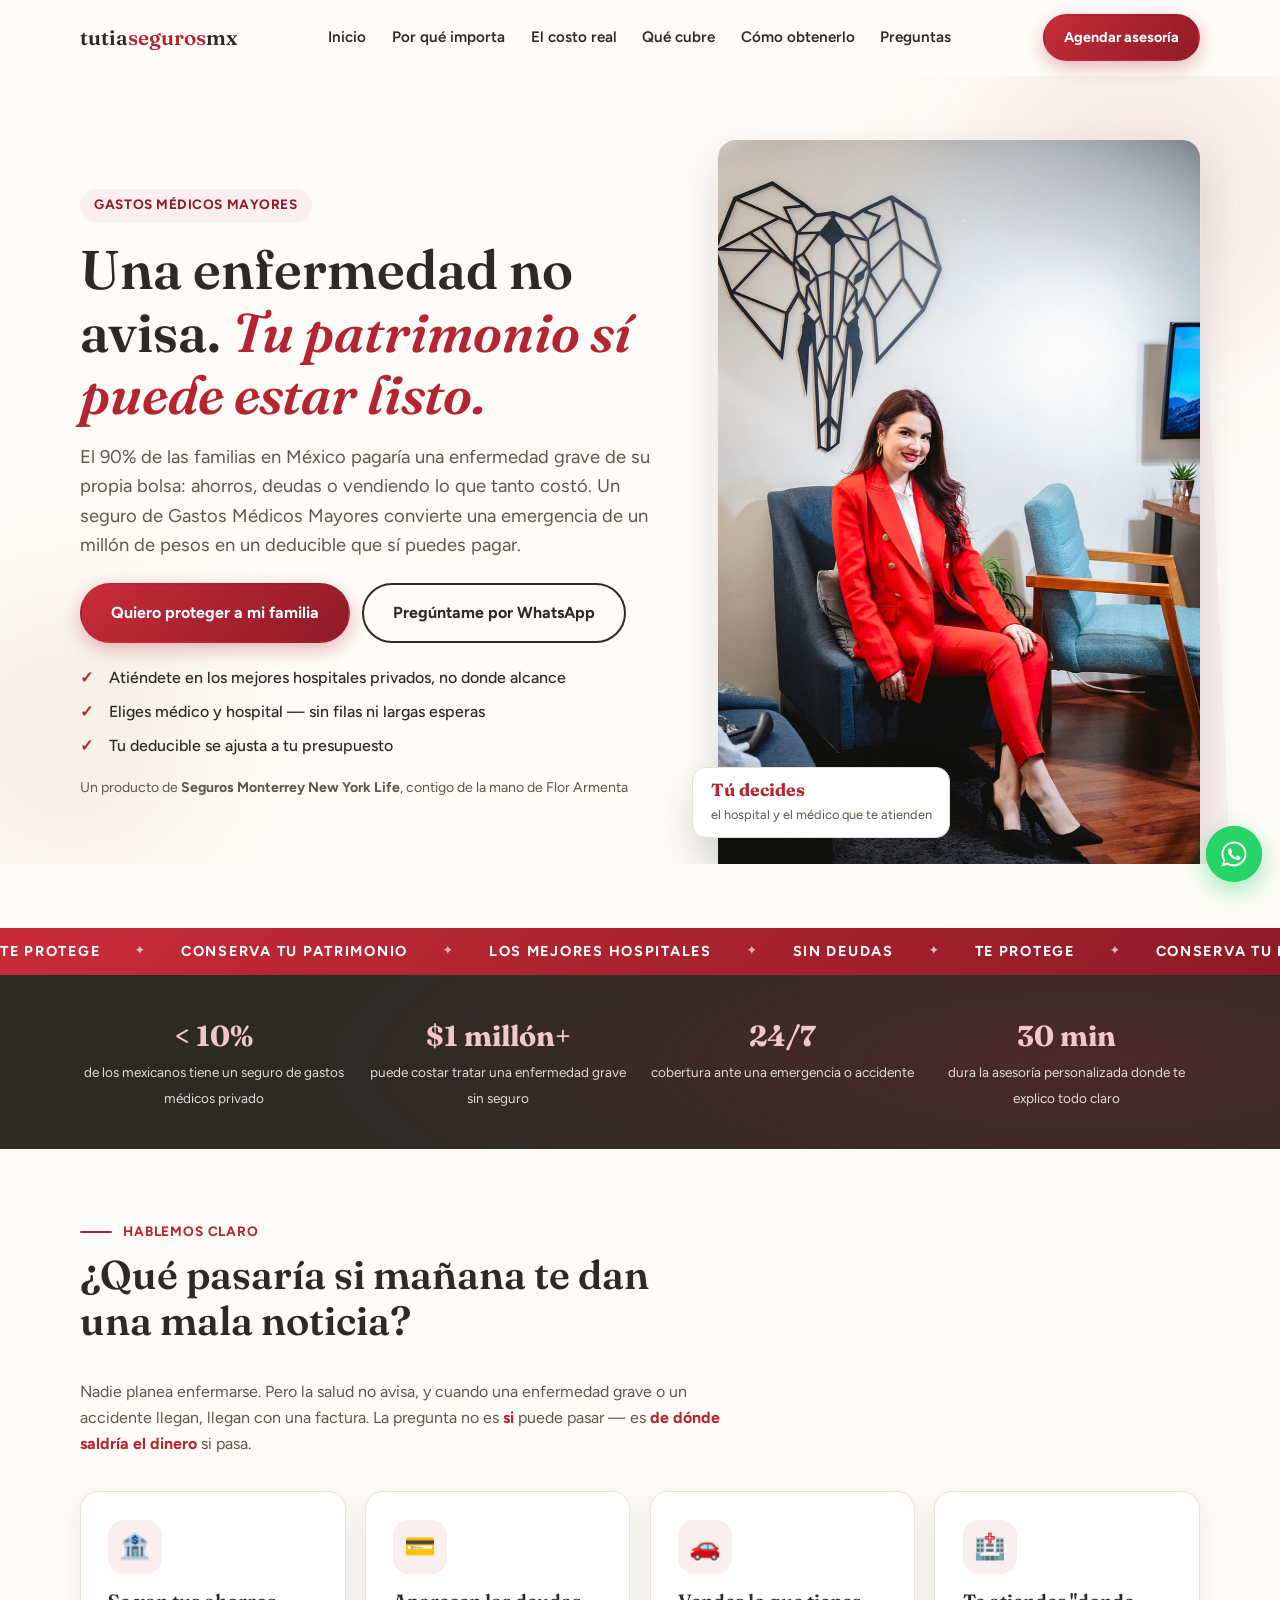
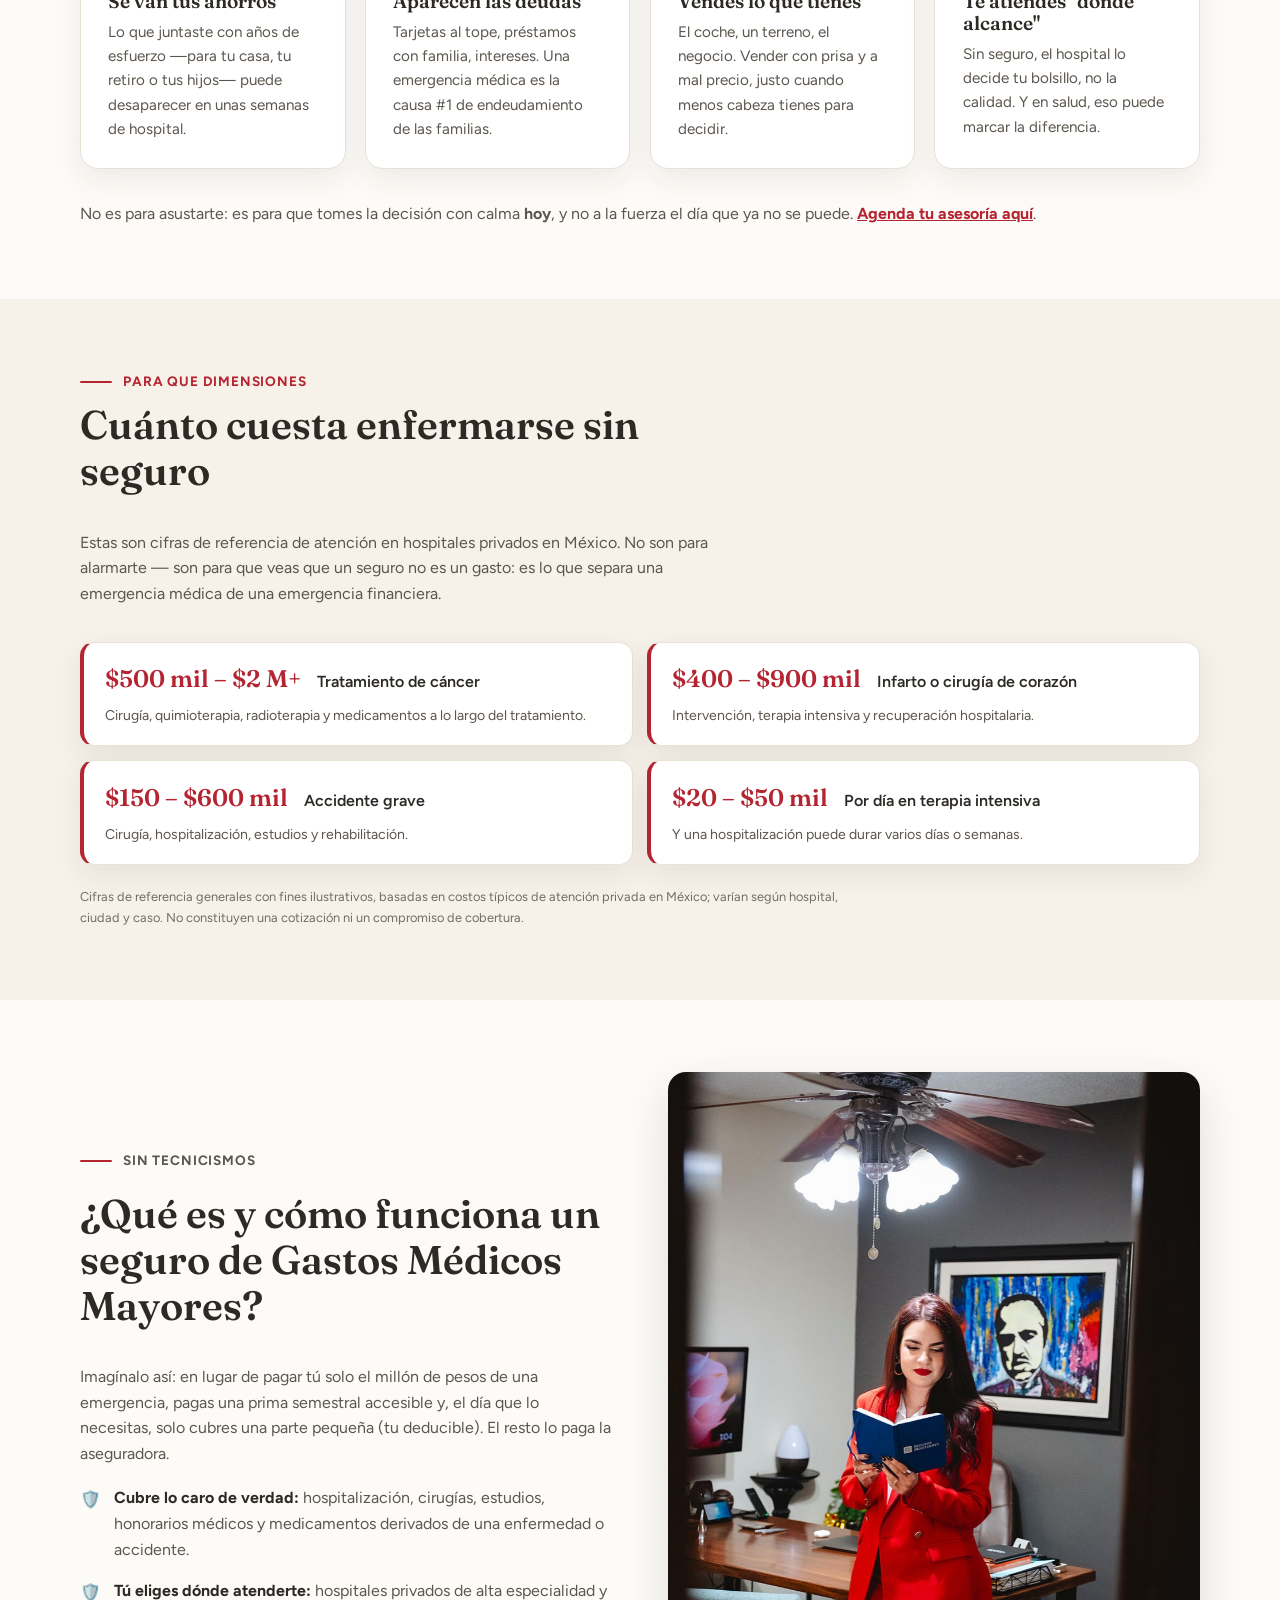
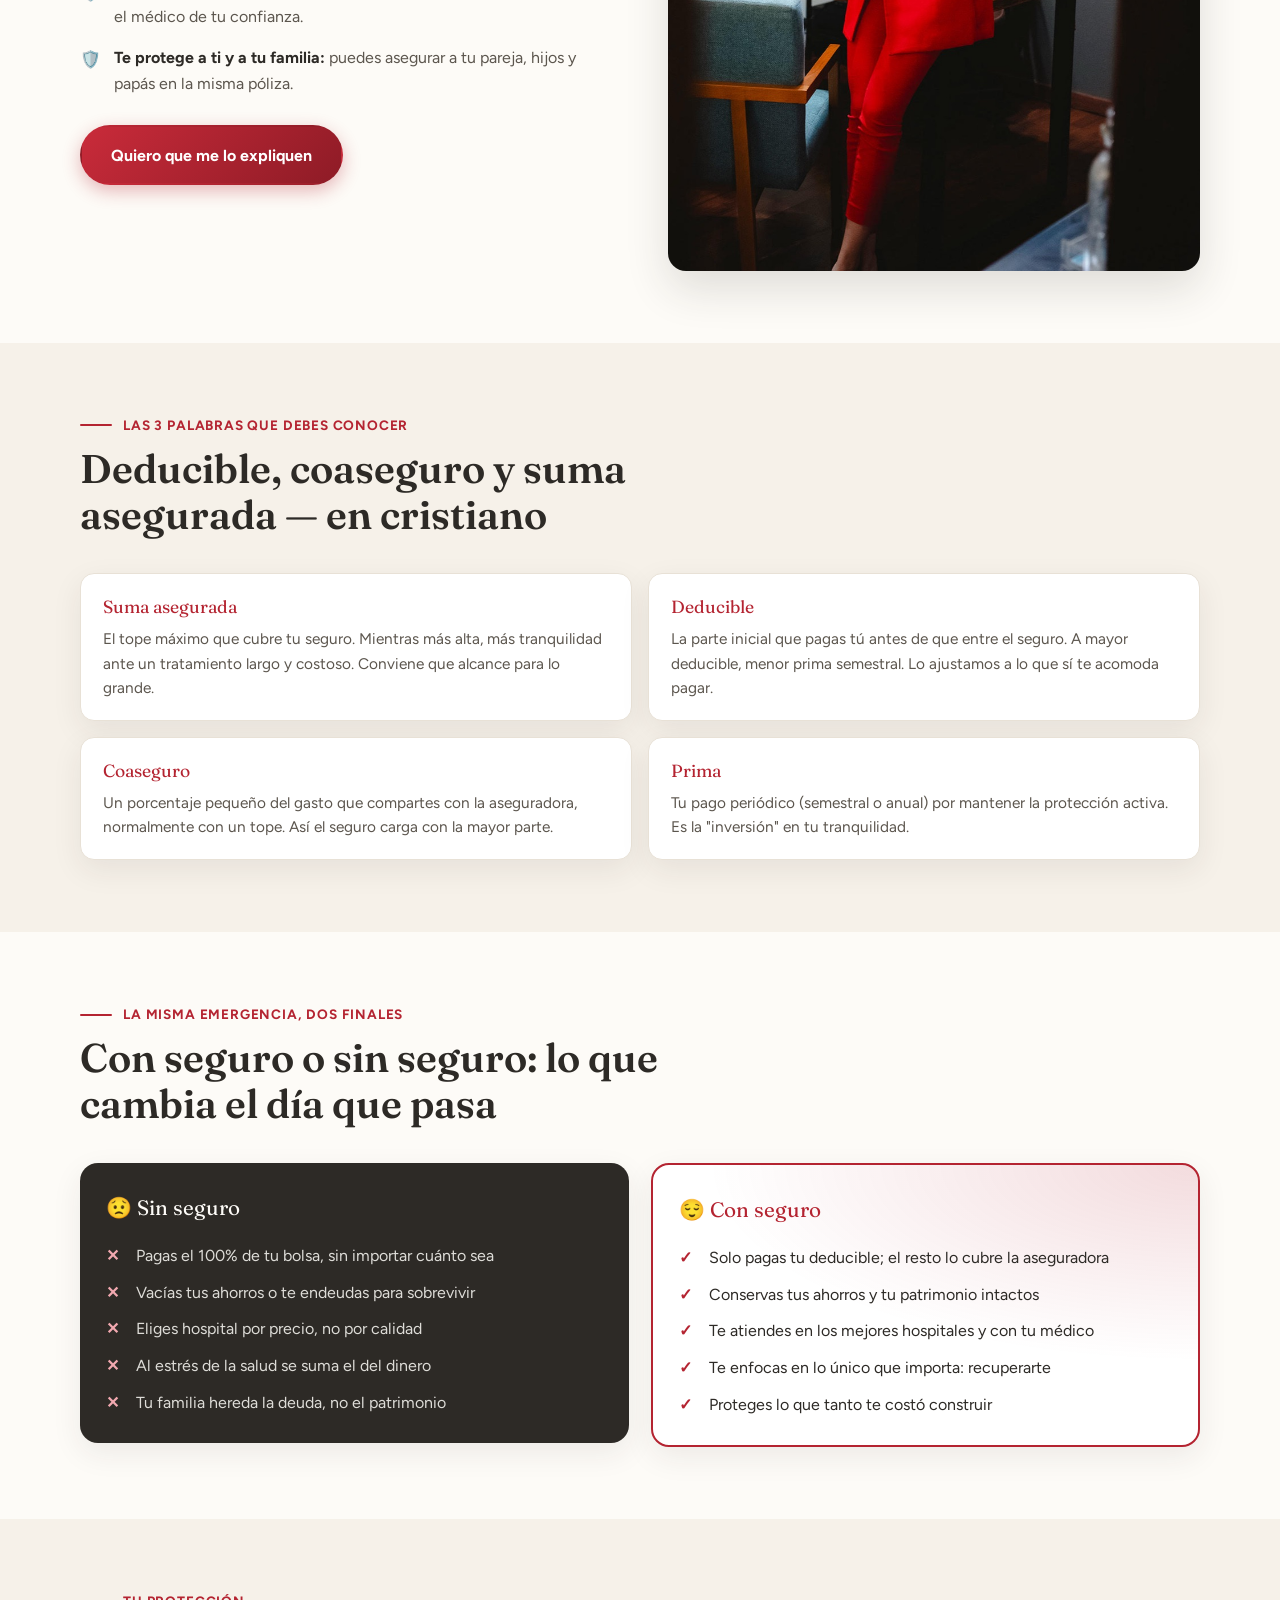
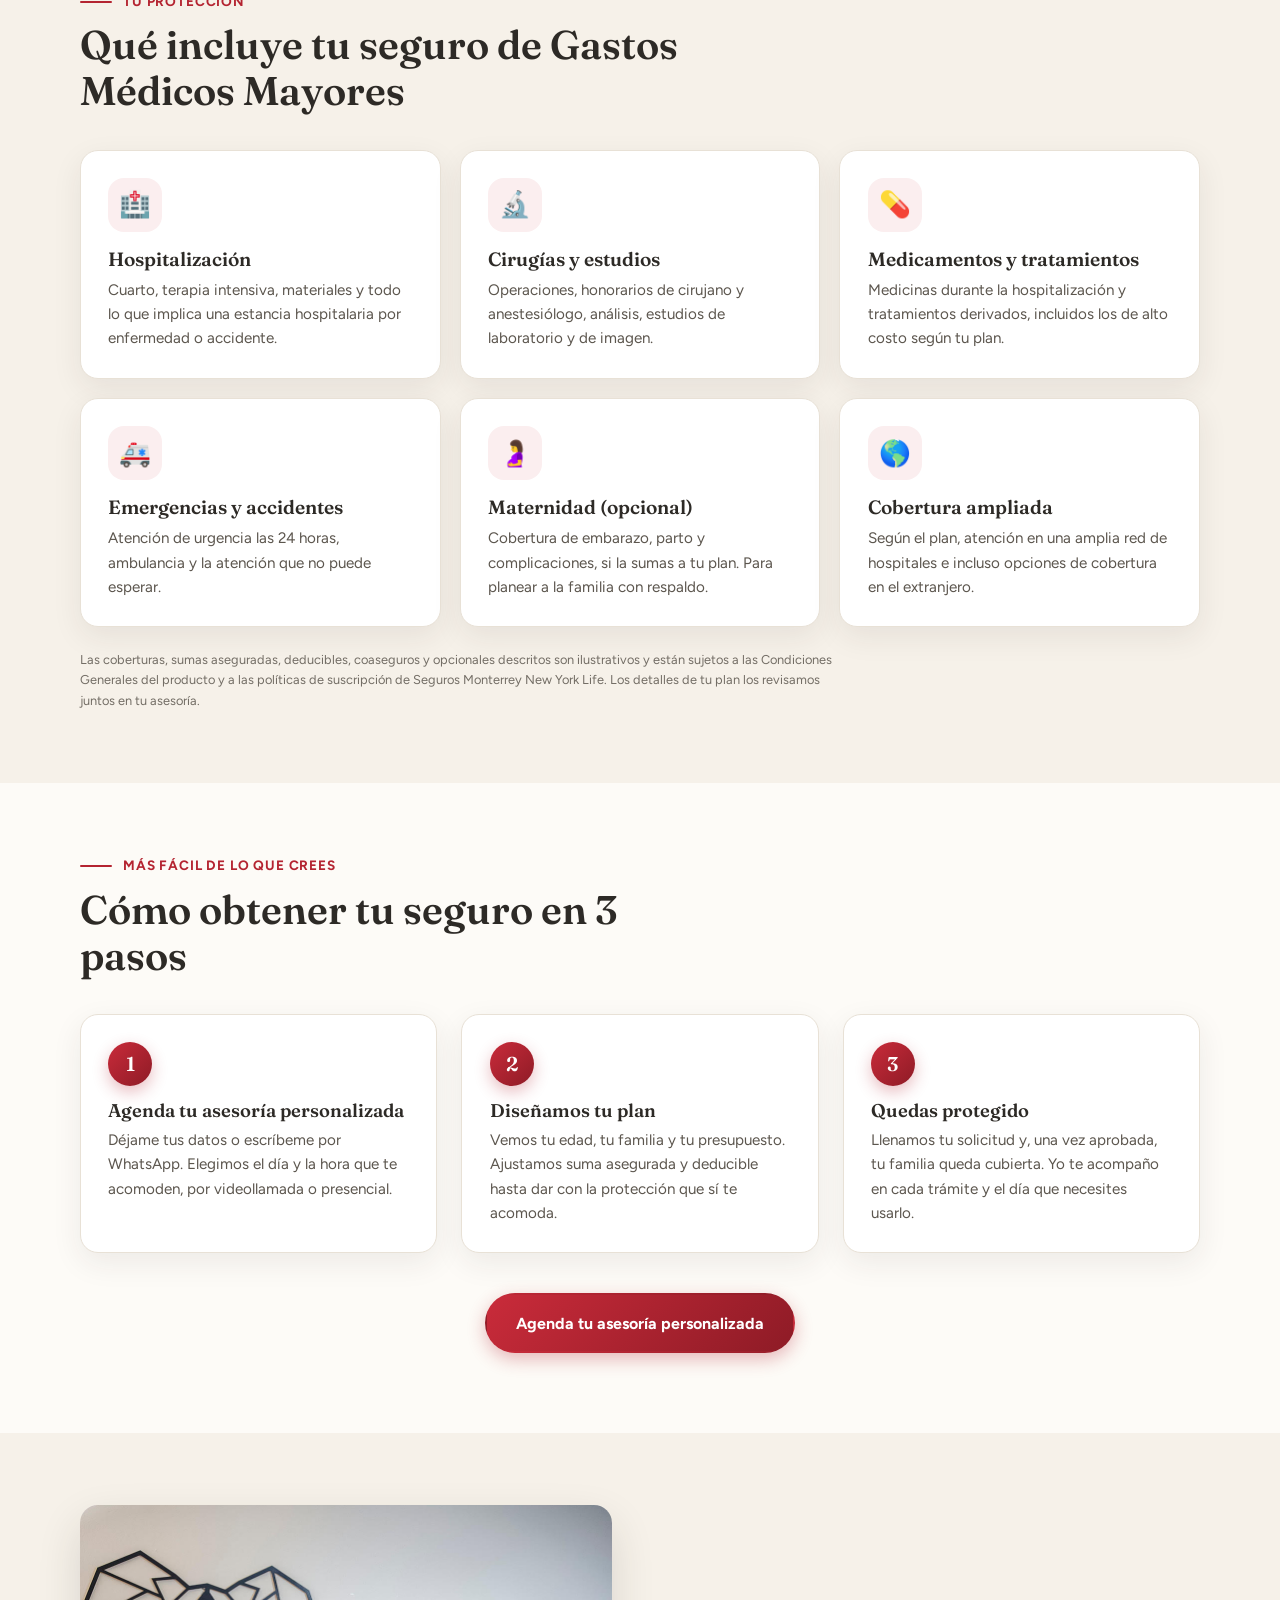
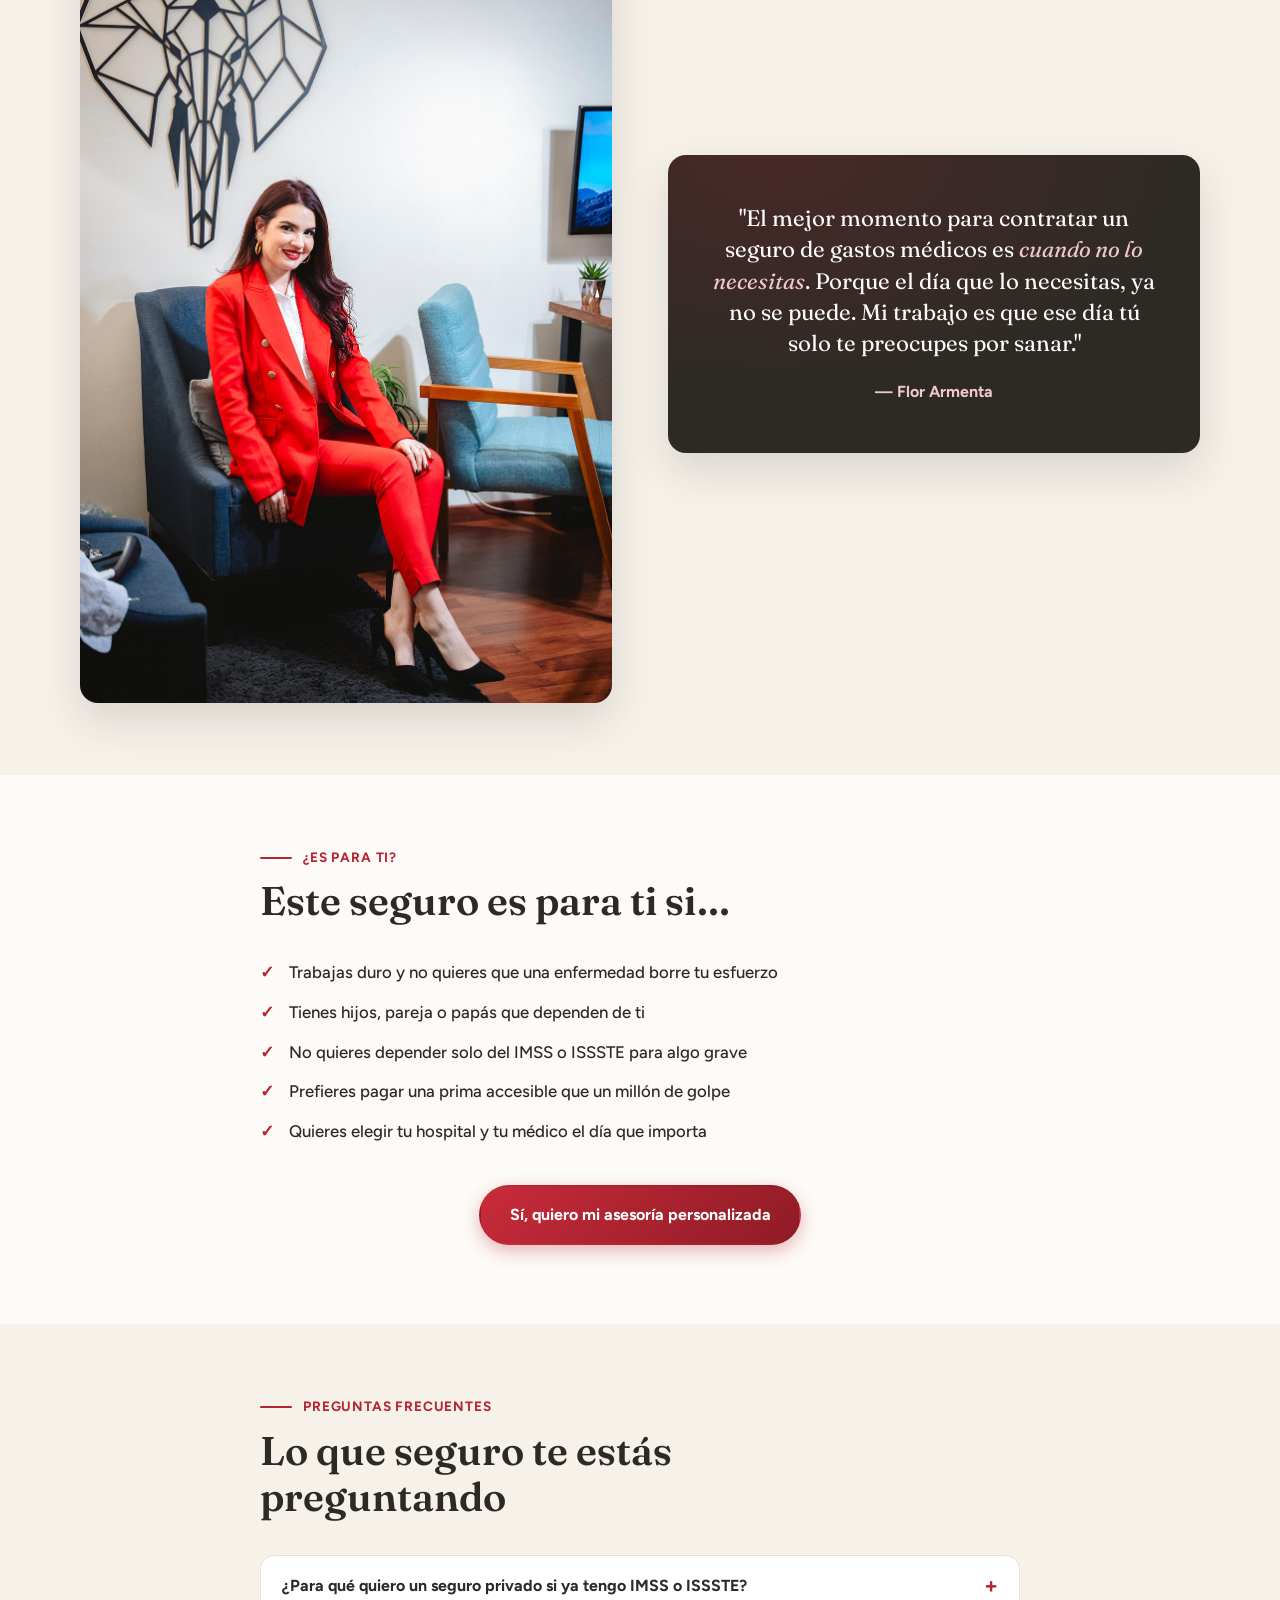
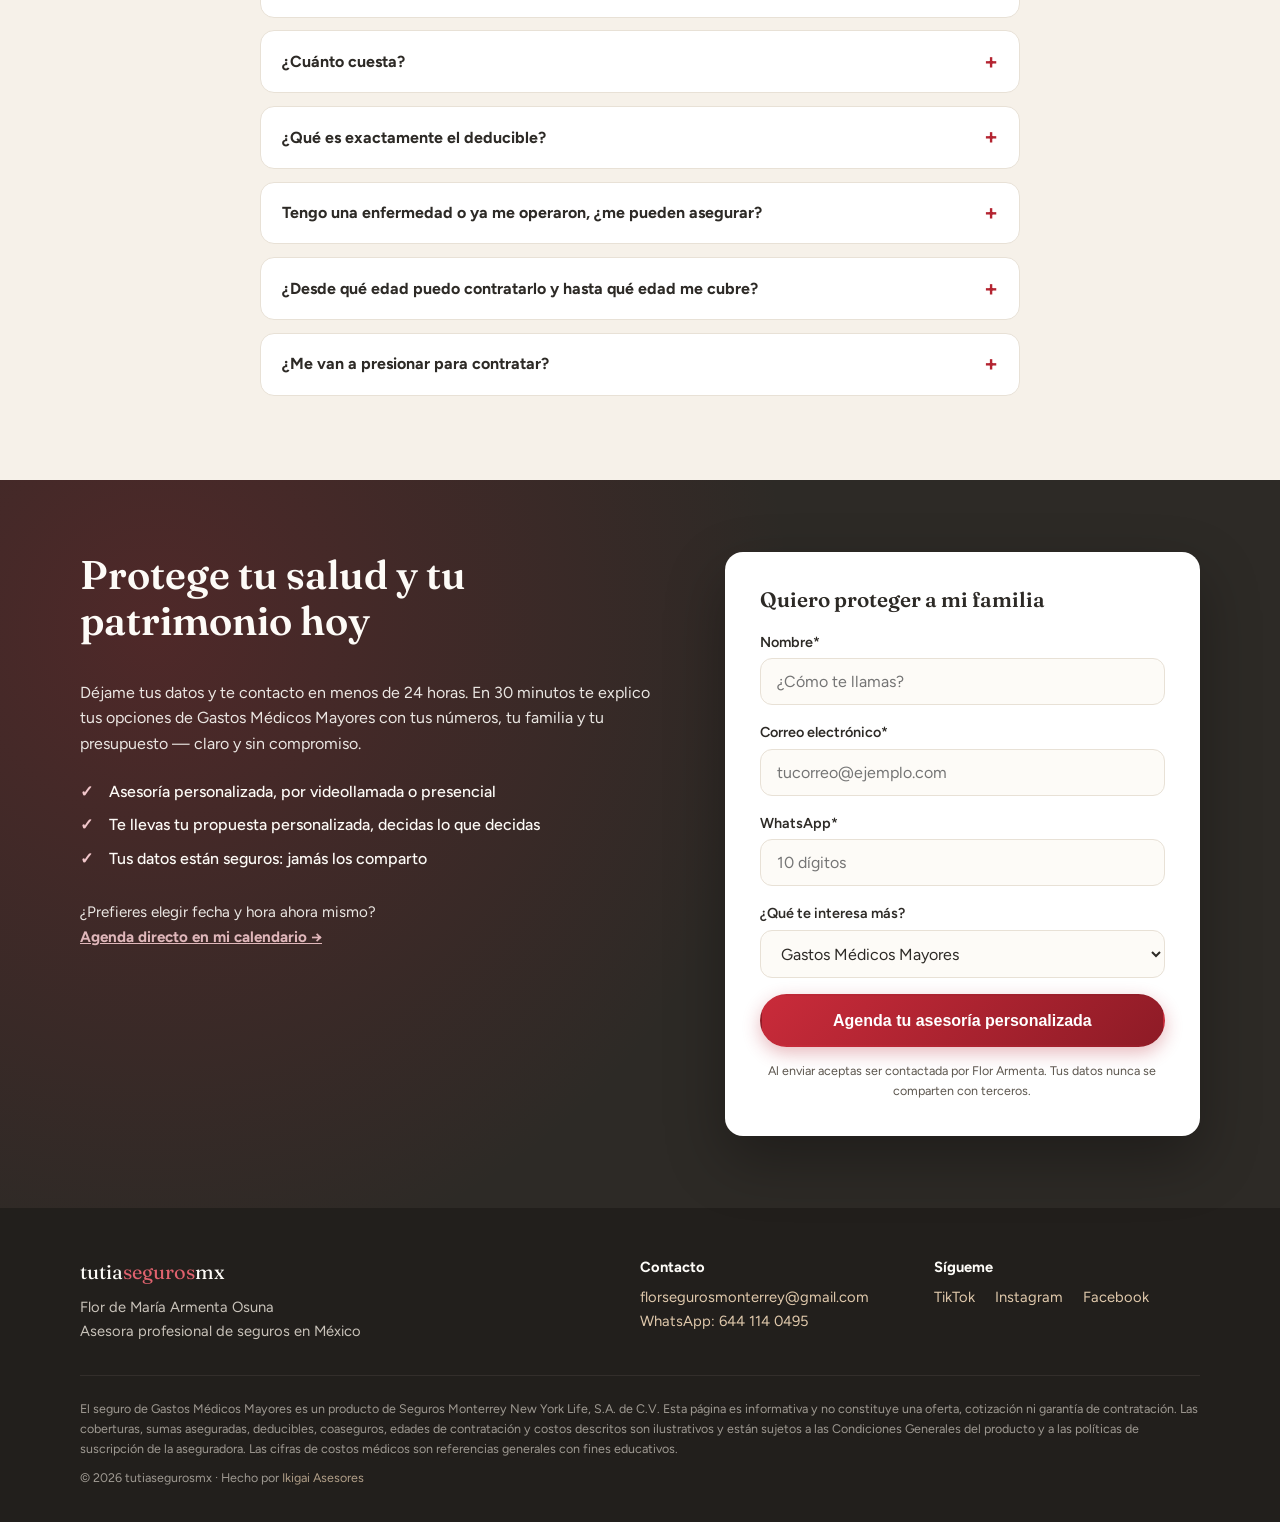
==== commit eac23035: "Add files via upload" ====
--- a/gmm.html
+++ b/gmm.html
@@ -4,7 +4,7 @@
   <meta charset="UTF-8">
   <meta name="viewport" content="width=device-width, initial-scale=1.0">
   <title>Seguro de Gastos Médicos Mayores en México: qué es, para qué sirve y cuánto cuesta | tutiasegurosmx</title>
-  <meta name="description" content="¿Sabes qué pasaría con tu patrimonio si te enfermas sin un seguro de gastos médicos mayores? Aprende cómo funciona, qué cubre, cuánto cuesta una enfermedad sin seguro y cómo proteger a tu familia. Asesoría gratis con Flor Armenta, Seguros Monterrey New York Life.">
+  <meta name="description" content="¿Sabes qué pasaría con tu patrimonio si te enfermas sin un seguro de gastos médicos mayores? Aprende cómo funciona, qué cubre, cuánto cuesta una enfermedad sin seguro y cómo proteger a tu familia. Asesoría personalizada con Flor Armenta, Seguros Monterrey New York Life.">
   <meta name="keywords" content="gastos médicos mayores, seguro de gastos médicos, GMM México, cuánto cuesta un seguro de gastos médicos, qué cubre un seguro de gastos médicos, seguro de salud privado, deducible coaseguro suma asegurada">
   <meta name="author" content="Flor Armenta · tutiasegurosmx">
   <meta name="robots" content="index, follow">
@@ -13,7 +13,7 @@
   <!-- Open Graph (compartir en WhatsApp / redes) -->
   <meta property="og:type" content="website">
   <meta property="og:title" content="¿Qué pasaría con tu patrimonio si te enfermas sin seguro?">
-  <meta property="og:description" content="Una enfermedad grave puede costar más de un millón de pesos. Descubre cómo un seguro de Gastos Médicos Mayores protege lo que tanto te costó. Asesoría gratis con Flor Armenta.">
+  <meta property="og:description" content="Una enfermedad grave puede costar más de un millón de pesos. Descubre cómo un seguro de Gastos Médicos Mayores protege lo que tanto te costó. Asesoría personalizada con Flor Armenta.">
   <meta property="og:image" content="assets/img/flor-hero.jpg">
   <meta property="og:locale" content="es_MX">
   <meta property="og:site_name" content="tutiasegurosmx">
@@ -21,7 +21,7 @@
   <link rel="canonical" href="https://tutiasegurosmx.vercel.app/gmm.html">
   <meta name="twitter:card" content="summary_large_image">
   <meta name="twitter:title" content="Seguro de Gastos Médicos Mayores: qué es, qué cubre y cuánto cuesta">
-  <meta name="twitter:description" content="Aprende cómo proteger tu patrimonio ante una enfermedad o accidente. Asesoría gratis con Flor Armenta.">
+  <meta name="twitter:description" content="Aprende cómo proteger tu patrimonio ante una enfermedad o accidente. Asesoría personalizada con Flor Armenta.">
   <meta name="twitter:image" content="assets/img/flor-hero.jpg">
 
   <script>document.documentElement.classList.add('js');</script>
@@ -97,7 +97,7 @@
             "name": "¿Qué es el deducible y el coaseguro?",
             "acceptedAnswer": {
               "@type": "Answer",
-              "text": "El deducible es la parte inicial que tú pagas antes de que el seguro empiece a cubrir. El coaseguro es un porcentaje pequeño del gasto que compartes con la aseguradora. Entre los dos defines cuánto pagas de mensualidad: a mayor deducible, menor costo mensual. En tu asesoría lo ajustamos a tu presupuesto."
+              "text": "El deducible es la parte inicial que tú pagas antes de que el seguro empiece a cubrir. El coaseguro es un porcentaje pequeño del gasto que compartes con la aseguradora. Entre los dos defines cuánto pagas de prima: a mayor deducible, menor costo semestral. En tu asesoría lo ajustamos a tu presupuesto."
             }
           },
           {
@@ -113,7 +113,7 @@
             "name": "¿Cuánto cuesta el seguro de Gastos Médicos Mayores?",
             "acceptedAnswer": {
               "@type": "Answer",
-              "text": "Depende de tu edad, tu estado de salud, la suma asegurada y el deducible que elijas. Existen planes que se adaptan a distintos presupuestos. En una asesoría gratuita de 30 minutos armamos números reales para tu caso, sin compromiso."
+              "text": "Depende de tu edad, tu estado de salud, la suma asegurada y el deducible que elijas. Existen planes que se adaptan a distintos presupuestos. En una asesoría personalizada de 30 minutos armamos números reales para tu caso, sin compromiso."
             }
           }
         ]
@@ -128,7 +128,7 @@
   <header class="header" id="header">
     <div class="container header__inner">
       <!-- TODO: pendiente clienta — sustituir por logotipo (PNG/SVG) -->
-      <a href="index.html" class="header__brand">tuti<span>aseguros</span>mx</a>
+      <a href="index.html" class="header__brand">tutia<span>seguros</span>mx</a>
       <nav class="header__nav" id="nav" aria-label="Navegación principal">
         <a href="index.html">Inicio</a>
         <a href="#por-que">Por qué importa</a>
@@ -137,7 +137,7 @@
         <a href="#como">Cómo obtenerlo</a>
         <a href="#faq">Preguntas</a>
       </nav>
-      <a href="#contacto" class="btn btn--primary btn--sm header__cta">Agenda gratis</a>
+      <a href="#contacto" class="btn btn--primary btn--sm header__cta">Agendar asesoría</a>
       <button class="header__toggle" id="navToggle" aria-label="Abrir menú" aria-expanded="false">
         <span></span><span></span><span></span>
       </button>
@@ -191,7 +191,7 @@
         <div class="stat"><strong>&lt; 10%</strong><span>de los mexicanos tiene un seguro de gastos médicos privado</span></div>
         <div class="stat"><strong>$1 millón+</strong><span>puede costar tratar una enfermedad grave sin seguro</span></div>
         <div class="stat"><strong data-count="24" data-suffix="/7">24/7</strong><span>cobertura ante una emergencia o accidente</span></div>
-        <div class="stat"><strong data-count="30" data-suffix=" min">30 min</strong><span>dura la asesoría gratis donde te explico todo claro</span></div>
+        <div class="stat"><strong data-count="30" data-suffix=" min">30 min</strong><span>dura la asesoría personalizada donde te explico todo claro</span></div>
       </div>
     </section>
 
@@ -223,7 +223,7 @@
             <p>Sin seguro, el hospital lo decide tu bolsillo, no la calidad. Y en salud, eso puede marcar la diferencia.</p>
           </article>
         </div>
-        <p class="section__note">No es para asustarte: es para que tomes la decisión con calma <strong>hoy</strong>, y no a la fuerza el día que ya no se puede. <a href="#contacto">Agenda tu asesoría gratis aquí</a>.</p>
+        <p class="section__note">No es para asustarte: es para que tomes la decisión con calma <strong>hoy</strong>, y no a la fuerza el día que ya no se puede. <a href="#contacto">Agenda tu asesoría aquí</a>.</p>
       </div>
     </section>
 
@@ -265,7 +265,7 @@
         <div class="gmm-split__content">
           <p class="section__kicker">Sin tecnicismos</p>
           <h2 class="section__title">¿Qué es y cómo funciona un seguro de Gastos Médicos Mayores?</h2>
-          <p>Imagínalo así: en lugar de pagar tú solo el millón de pesos de una emergencia, pagas una mensualidad accesible y, el día que lo necesitas, solo cubres una parte pequeña (tu deducible). El resto lo paga la aseguradora.</p>
+          <p>Imagínalo así: en lugar de pagar tú solo el millón de pesos de una emergencia, pagas una prima semestral accesible y, el día que lo necesitas, solo cubres una parte pequeña (tu deducible). El resto lo paga la aseguradora.</p>
           <ul class="lista-check">
             <li><strong>Cubre lo caro de verdad:</strong> hospitalización, cirugías, estudios, honorarios médicos y medicamentos derivados de una enfermedad o accidente.</li>
             <li><strong>Tú eliges dónde atenderte:</strong> hospitales privados de alta especialidad y el médico de tu confianza.</li>
@@ -291,7 +291,7 @@
           </div>
           <div class="glosario__item">
             <p class="glosario__term">Deducible</p>
-            <p class="glosario__def">La parte inicial que pagas tú antes de que entre el seguro. A mayor deducible, menor mensualidad. Lo ajustamos a lo que sí te acomoda pagar.</p>
+            <p class="glosario__def">La parte inicial que pagas tú antes de que entre el seguro. A mayor deducible, menor prima semestral. Lo ajustamos a lo que sí te acomoda pagar.</p>
           </div>
           <div class="glosario__item">
             <p class="glosario__term">Coaseguro</p>
@@ -299,7 +299,7 @@
           </div>
           <div class="glosario__item">
             <p class="glosario__term">Prima</p>
-            <p class="glosario__def">Tu pago periódico (mensual o anual) por mantener la protección activa. Es la "mensualidad" de tu tranquilidad.</p>
+            <p class="glosario__def">Tu pago periódico (semestral o anual) por mantener la protección activa. Es la "inversión" en tu tranquilidad.</p>
           </div>
         </div>
       </div>
@@ -384,7 +384,7 @@
         <ol class="pasos">
           <li class="paso">
             <span class="paso__num">1</span>
-            <h3>Agenda tu asesoría gratis</h3>
+            <h3>Agenda tu asesoría personalizada</h3>
             <p>Déjame tus datos o escríbeme por WhatsApp. Elegimos el día y la hora que te acomoden, por videollamada o presencial.</p>
           </li>
           <li class="paso">
@@ -399,7 +399,7 @@
           </li>
         </ol>
         <div class="section__center">
-          <a href="#contacto" class="btn btn--primary">Empezar mi asesoría gratis</a>
+          <a href="#contacto" class="btn btn--primary">Agenda tu asesoría personalizada</a>
         </div>
       </div>
     </section>
@@ -428,11 +428,11 @@
           <li>Trabajas duro y no quieres que una enfermedad borre tu esfuerzo</li>
           <li>Tienes hijos, pareja o papás que dependen de ti</li>
           <li>No quieres depender solo del IMSS o ISSSTE para algo grave</li>
-          <li>Prefieres pagar una mensualidad accesible que un millón de golpe</li>
+          <li>Prefieres pagar una prima accesible que un millón de golpe</li>
           <li>Quieres elegir tu hospital y tu médico el día que importa</li>
         </ul>
         <div class="section__center">
-          <a href="#contacto" class="btn btn--primary">Sí, quiero mi asesoría gratuita</a>
+          <a href="#contacto" class="btn btn--primary">Sí, quiero mi asesoría personalizada</a>
         </div>
       </div>
     </section>
@@ -449,11 +449,11 @@
           </details>
           <details>
             <summary>¿Cuánto cuesta?</summary>
-            <p>Depende de tu edad, tu estado de salud, la suma asegurada y el deducible que elijas. Hay planes para distintos presupuestos: a mayor deducible, menor mensualidad. En tu asesoría gratuita armamos números reales para tu caso, sin compromiso.</p>
+            <p>Depende de tu edad, tu estado de salud, la suma asegurada y el deducible que elijas. Hay planes para distintos presupuestos: a mayor deducible, menor prima semestral. En tu asesoría personalizada armamos números reales para tu caso, sin compromiso.</p>
           </details>
           <details>
             <summary>¿Qué es exactamente el deducible?</summary>
-            <p>Es la parte inicial del gasto que pagas tú antes de que el seguro entre. Es como el "enganche" de cada evento médico. Tú decides qué tan alto quieres tu deducible: más alto baja tu mensualidad, más bajo la sube. Lo ajustamos a tu bolsillo.</p>
+            <p>Es la parte inicial del gasto que pagas tú antes de que el seguro entre. Es como el "enganche" de cada evento médico. Tú decides qué tan alto quieres tu deducible: más alto baja tu prima, más bajo la sube. Lo ajustamos a tu bolsillo.</p>
           </details>
           <details>
             <summary>Tengo una enfermedad o ya me operaron, ¿me pueden asegurar?</summary>
@@ -478,7 +478,7 @@
           <h2 class="section__title">Protege tu salud y tu patrimonio hoy</h2>
           <p>Déjame tus datos y te contacto en menos de 24 horas. En 30 minutos te explico tus opciones de Gastos Médicos Mayores con tus números, tu familia y tu presupuesto — claro y sin compromiso.</p>
           <ul class="hero__checks">
-            <li>Asesoría 100% gratuita, por videollamada o presencial</li>
+            <li>Asesoría personalizada, por videollamada o presencial</li>
             <li>Te llevas tu propuesta personalizada, decidas lo que decidas</li>
             <li>Tus datos están seguros: jamás los comparto</li>
           </ul>
@@ -511,7 +511,7 @@
               <option value="Segubeca">Segubeca (educación de mis hijos)</option>
             </select>
           </div>
-          <button type="submit" class="btn btn--primary btn--block">Quiero mi asesoría gratuita</button>
+          <button type="submit" class="btn btn--primary btn--block">Agenda tu asesoría personalizada</button>
           <p class="form__privacy">Al enviar aceptas ser contactada por Flor Armenta. Tus datos nunca se comparten con terceros.</p>
           <p class="form__success" id="formSuccess" hidden>¡Listo! Recibí tus datos. Te contacto en menos de 24 horas. 💌</p>
         </form>
@@ -523,8 +523,8 @@
   <footer class="footer">
     <div class="container footer__grid">
       <div>
-        <p class="footer__brand">tuti<span>aseguros</span>mx</p>
-        <p>Flor de María Armenta Osuna<br>Asesora profesional de Seguros Monterrey New York Life</p>
+        <p class="footer__brand">tutia<span>seguros</span>mx</p>
+        <p>Flor de María Armenta Osuna<br>Asesora profesional de seguros en México</p>
       </div>
       <div>
         <p class="footer__heading">Contacto</p>
@@ -547,7 +547,7 @@
   </footer>
 
   <!-- WhatsApp flotante -->
-  <a href="https://wa.me/526441140495?text=Hola%20Flor%2C%20estoy%20viendo%20la%20p%C3%A1gina%20de%20Gastos%20M%C3%A9dicos%20Mayores%20y%20quiero%20mi%20asesor%C3%ADa%20gratuita%20%F0%9F%9B%A1%EF%B8%8F"
+  <a href="https://wa.me/526441140495?text=Hola%20Flor%2C%20estoy%20viendo%20la%20p%C3%A1gina%20de%20Gastos%20M%C3%A9dicos%20Mayores%20y%20quiero%20mi%20asesor%C3%ADa%20personalizada%20%F0%9F%9B%A1%EF%B8%8F"
      class="whatsapp-float" target="_blank" rel="noopener" aria-label="Escríbeme por WhatsApp" data-track="Contact">
     <svg viewBox="0 0 32 32" width="30" height="30" fill="currentColor" aria-hidden="true">
       <path d="M16 2.7C8.7 2.7 2.7 8.7 2.7 16c0 2.5.7 4.9 2 7L2.7 29.3l6.5-1.9c2 1.2 4.3 1.8 6.8 1.8 7.3 0 13.3-6 13.3-13.3S23.3 2.7 16 2.7zm0 24.2c-2.2 0-4.3-.6-6.1-1.7l-.4-.3-3.9 1.1 1.1-3.8-.3-.4a10.8 10.8 0 0 1-1.7-5.8C4.7 9.9 9.8 4.9 16 4.9S27.3 9.9 27.3 16 22.2 26.9 16 26.9zm6-8.1c-.3-.2-1.9-1-2.2-1.1-.3-.1-.5-.2-.7.2-.2.3-.8 1.1-1 1.3-.2.2-.4.2-.7.1-.3-.2-1.4-.5-2.6-1.6-1-.9-1.6-1.9-1.8-2.2-.2-.3 0-.5.1-.7l.5-.6c.2-.2.2-.3.3-.6.1-.2 0-.4 0-.6l-1-2.4c-.3-.6-.5-.5-.7-.5h-.6c-.2 0-.6.1-.9.4-.3.3-1.1 1.1-1.1 2.7s1.2 3.1 1.3 3.3c.2.2 2.3 3.6 5.7 5 .8.3 1.4.5 1.9.7.8.2 1.5.2 2.1.1.6-.1 1.9-.8 2.2-1.5.3-.8.3-1.4.2-1.5-.1-.2-.3-.2-.6-.4z"/>
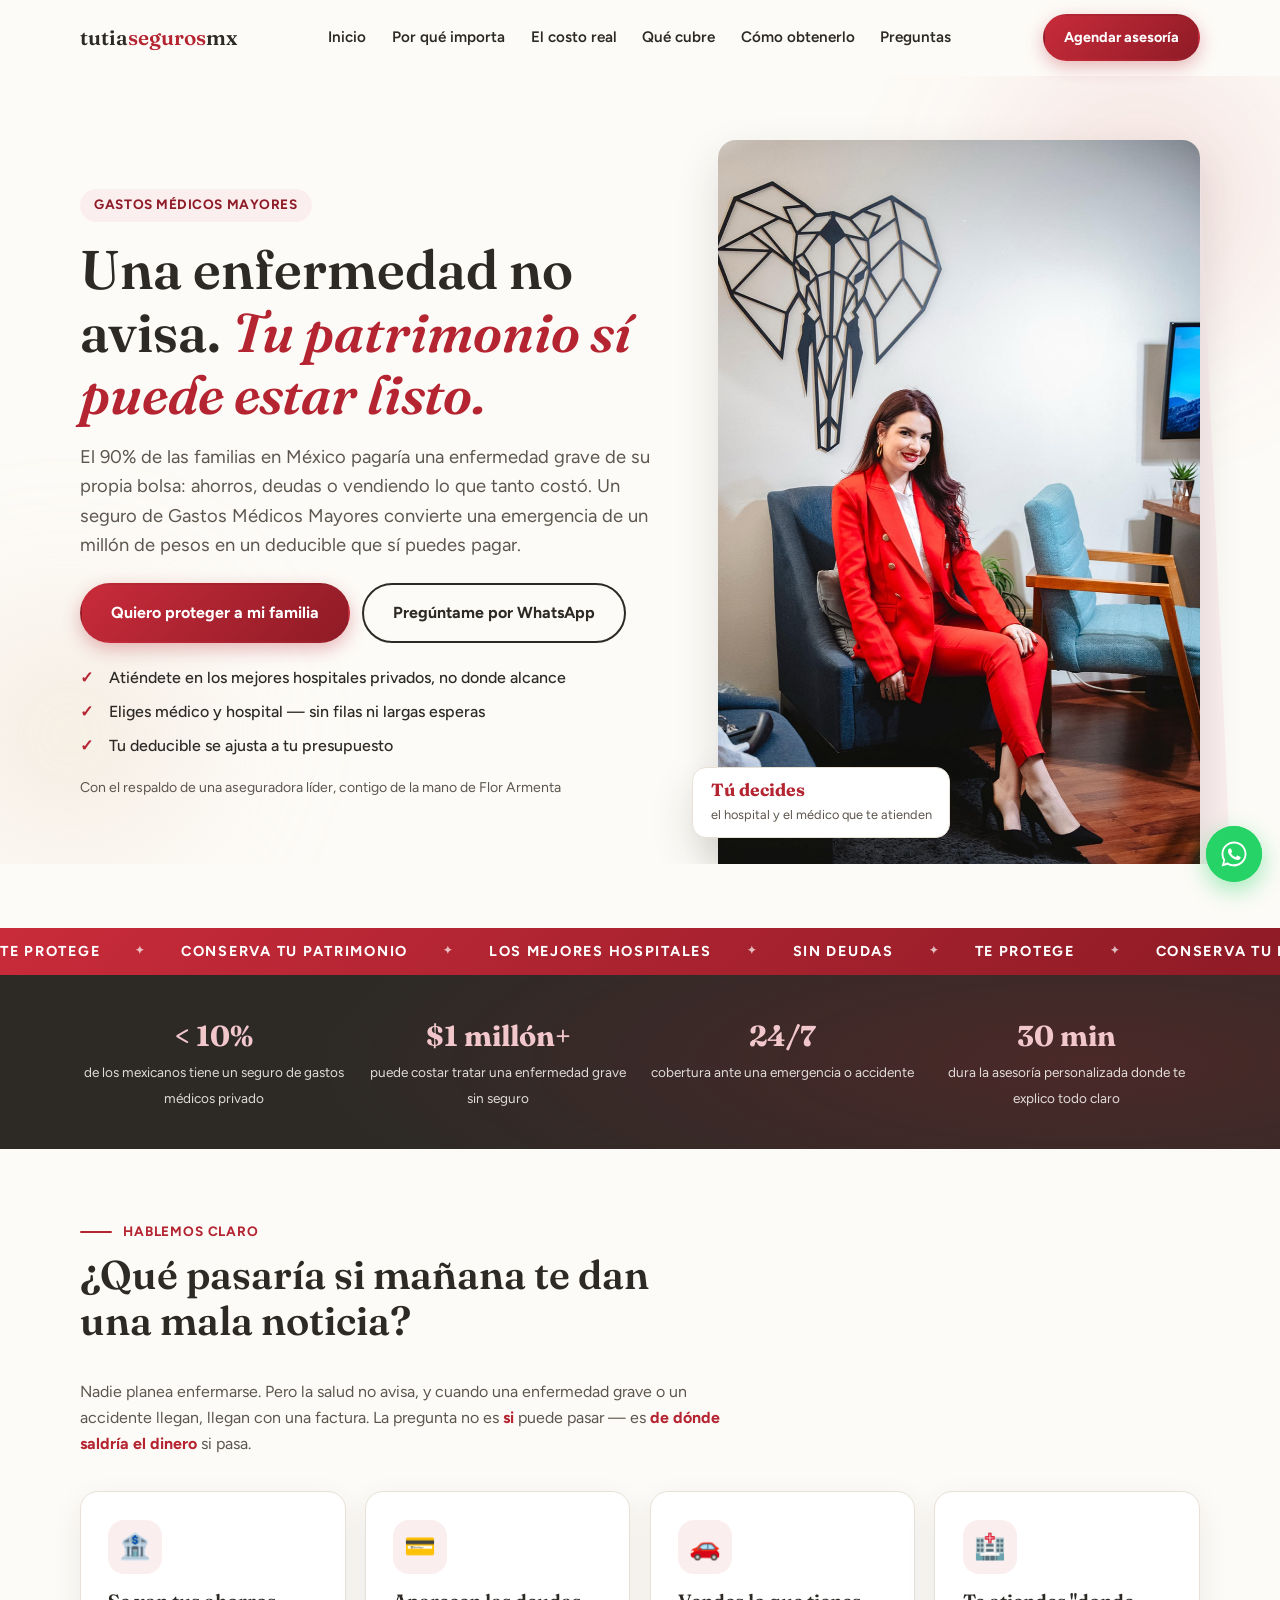
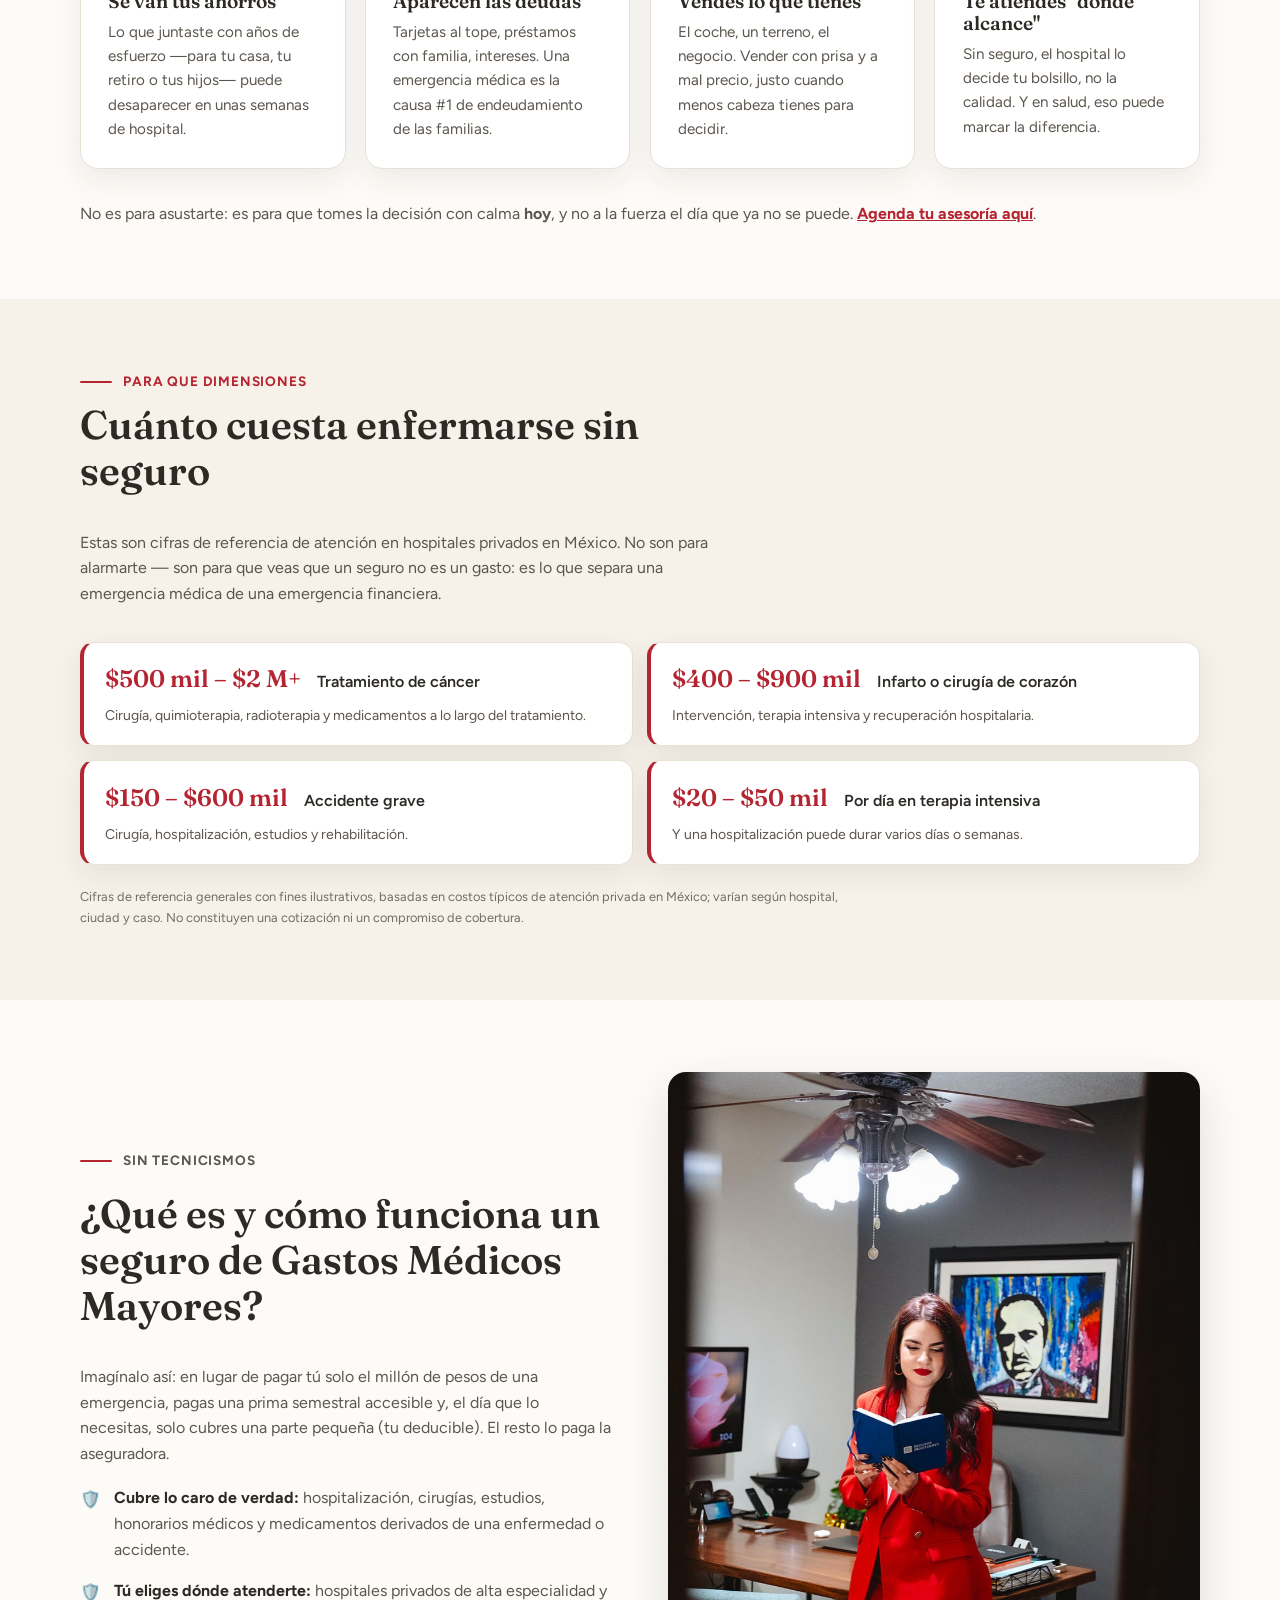
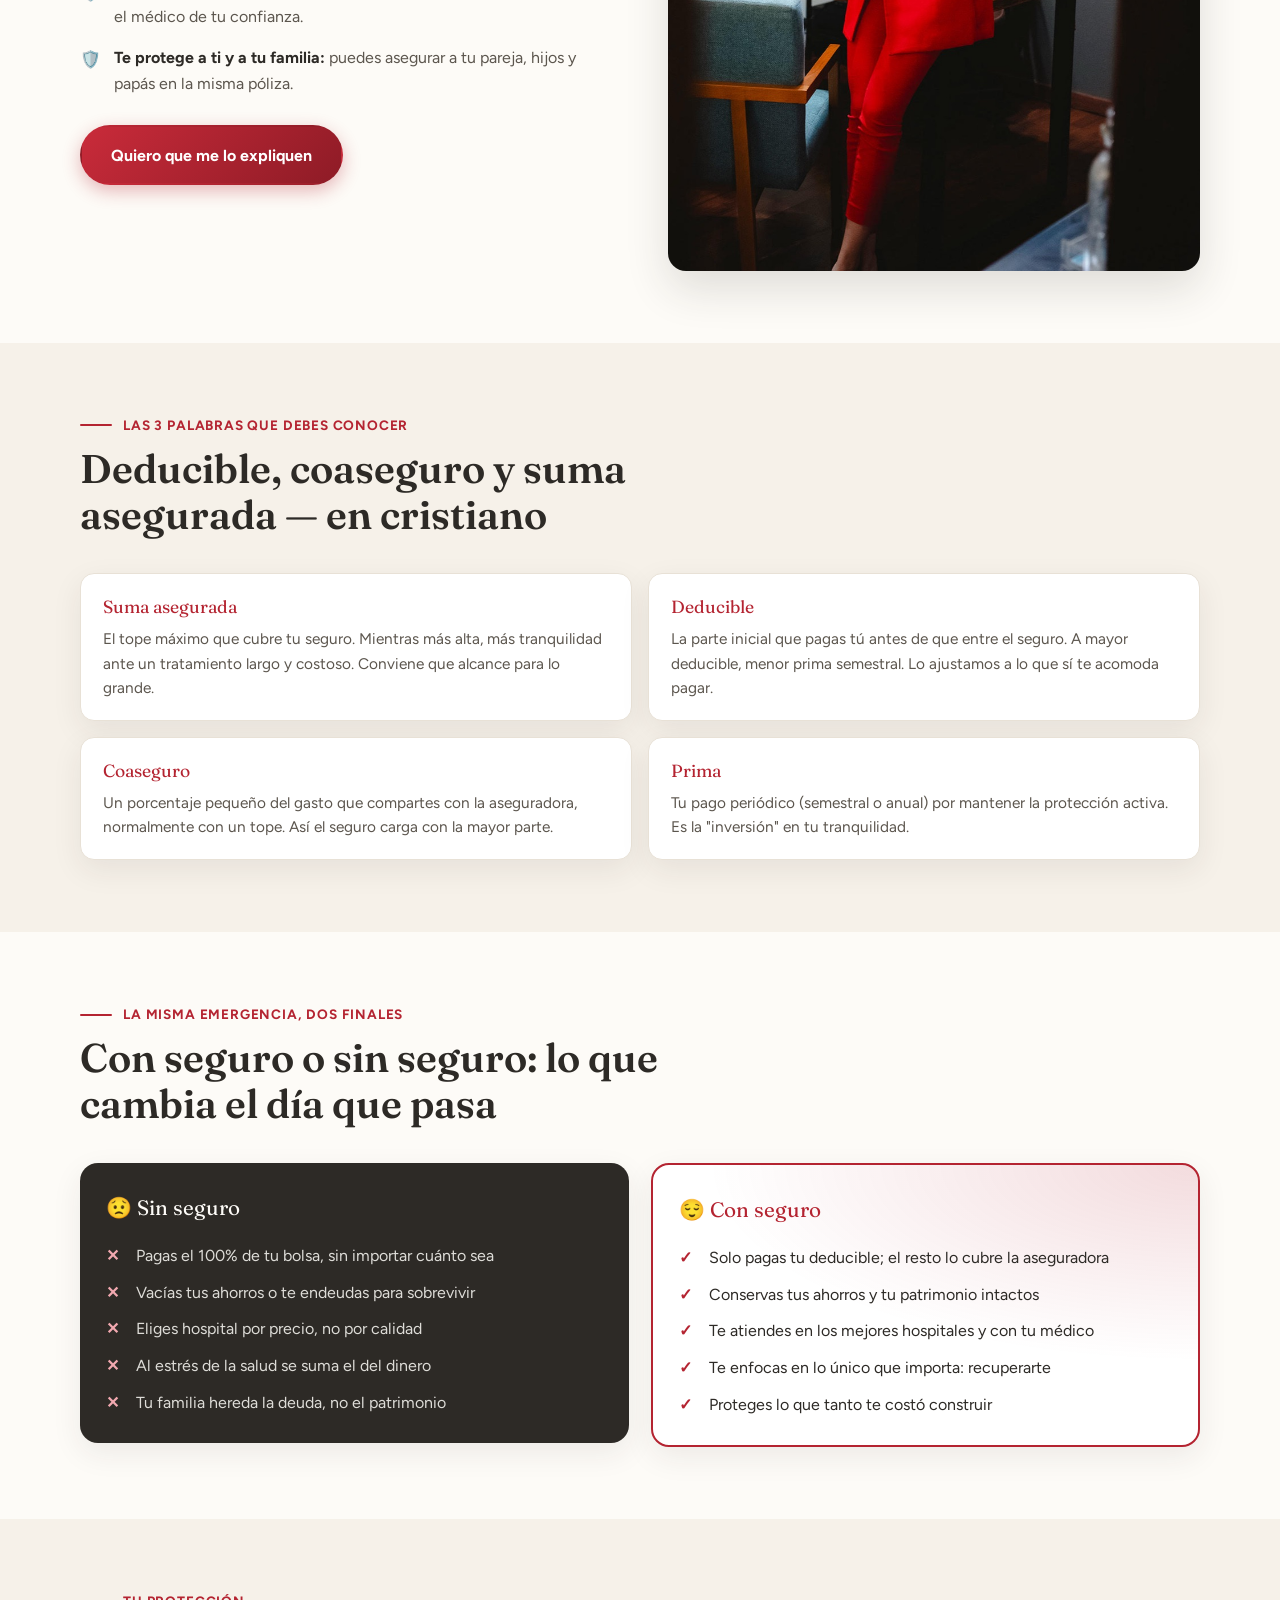
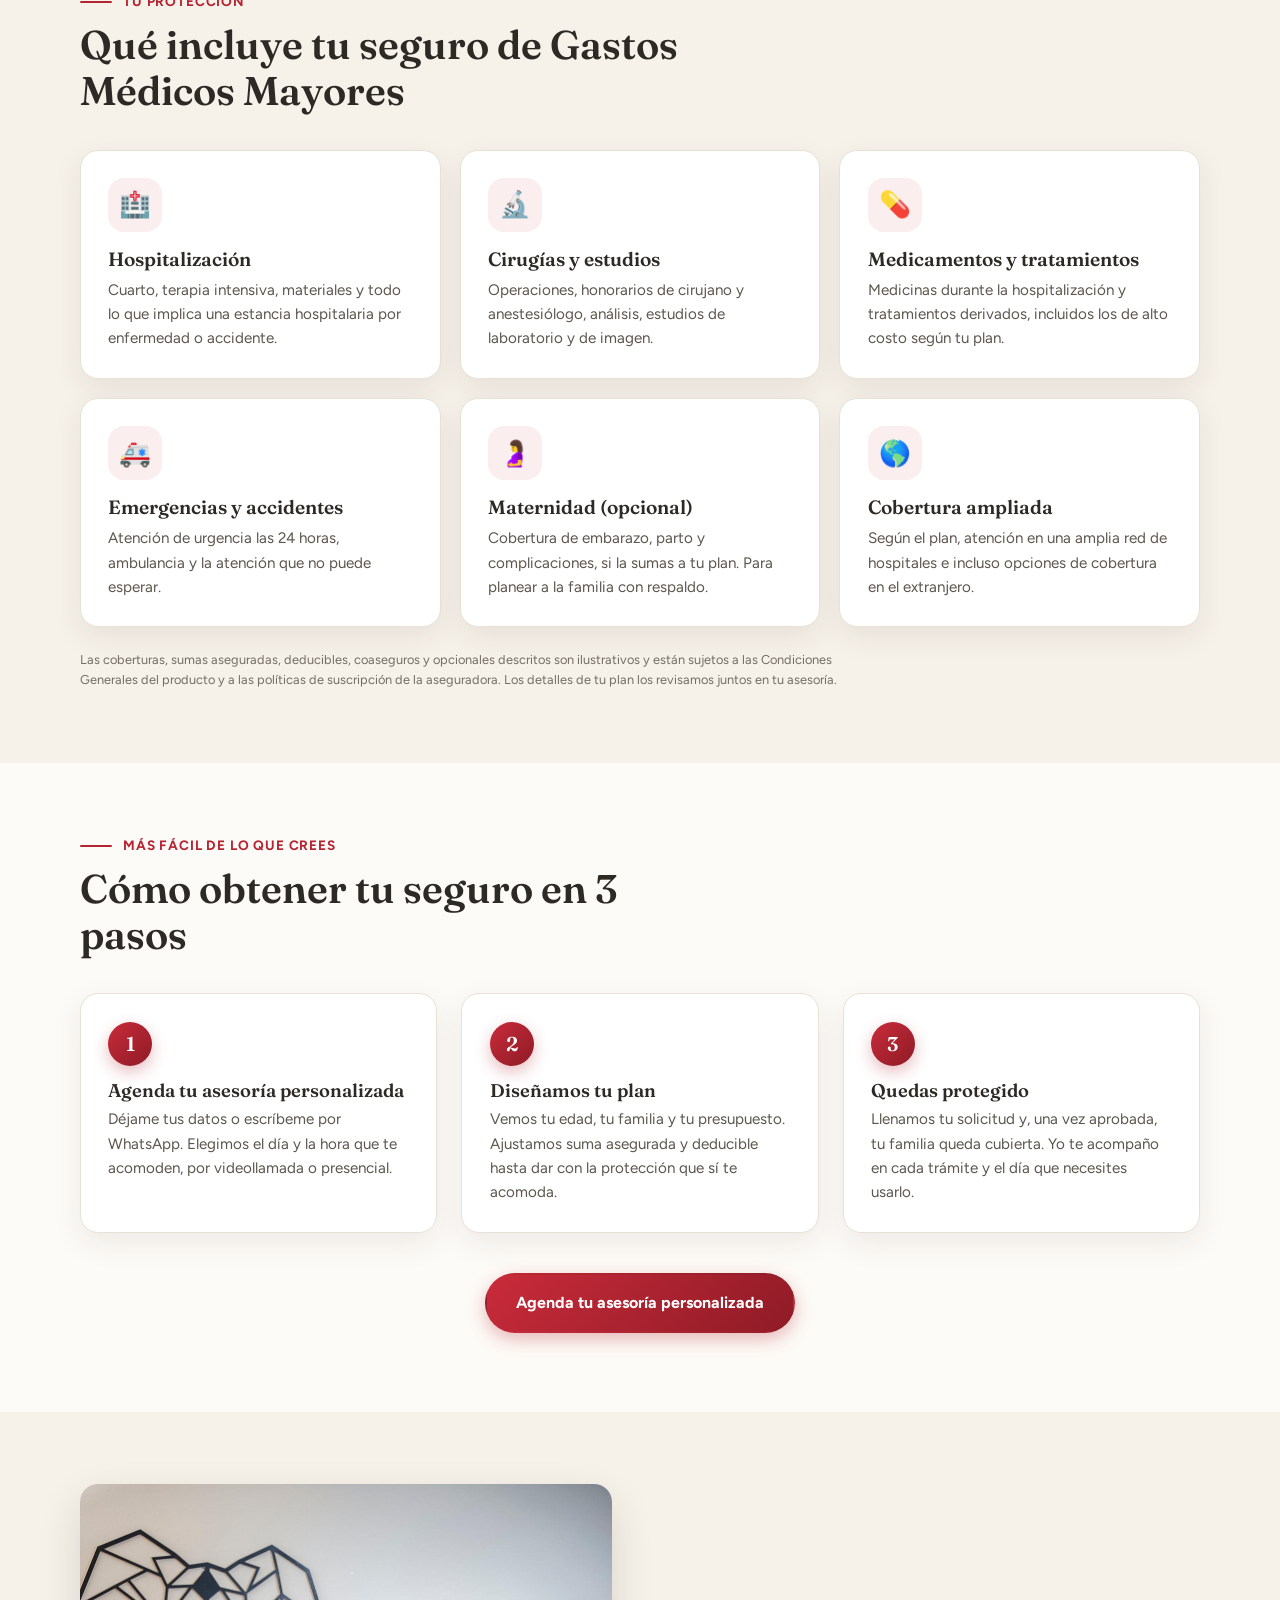
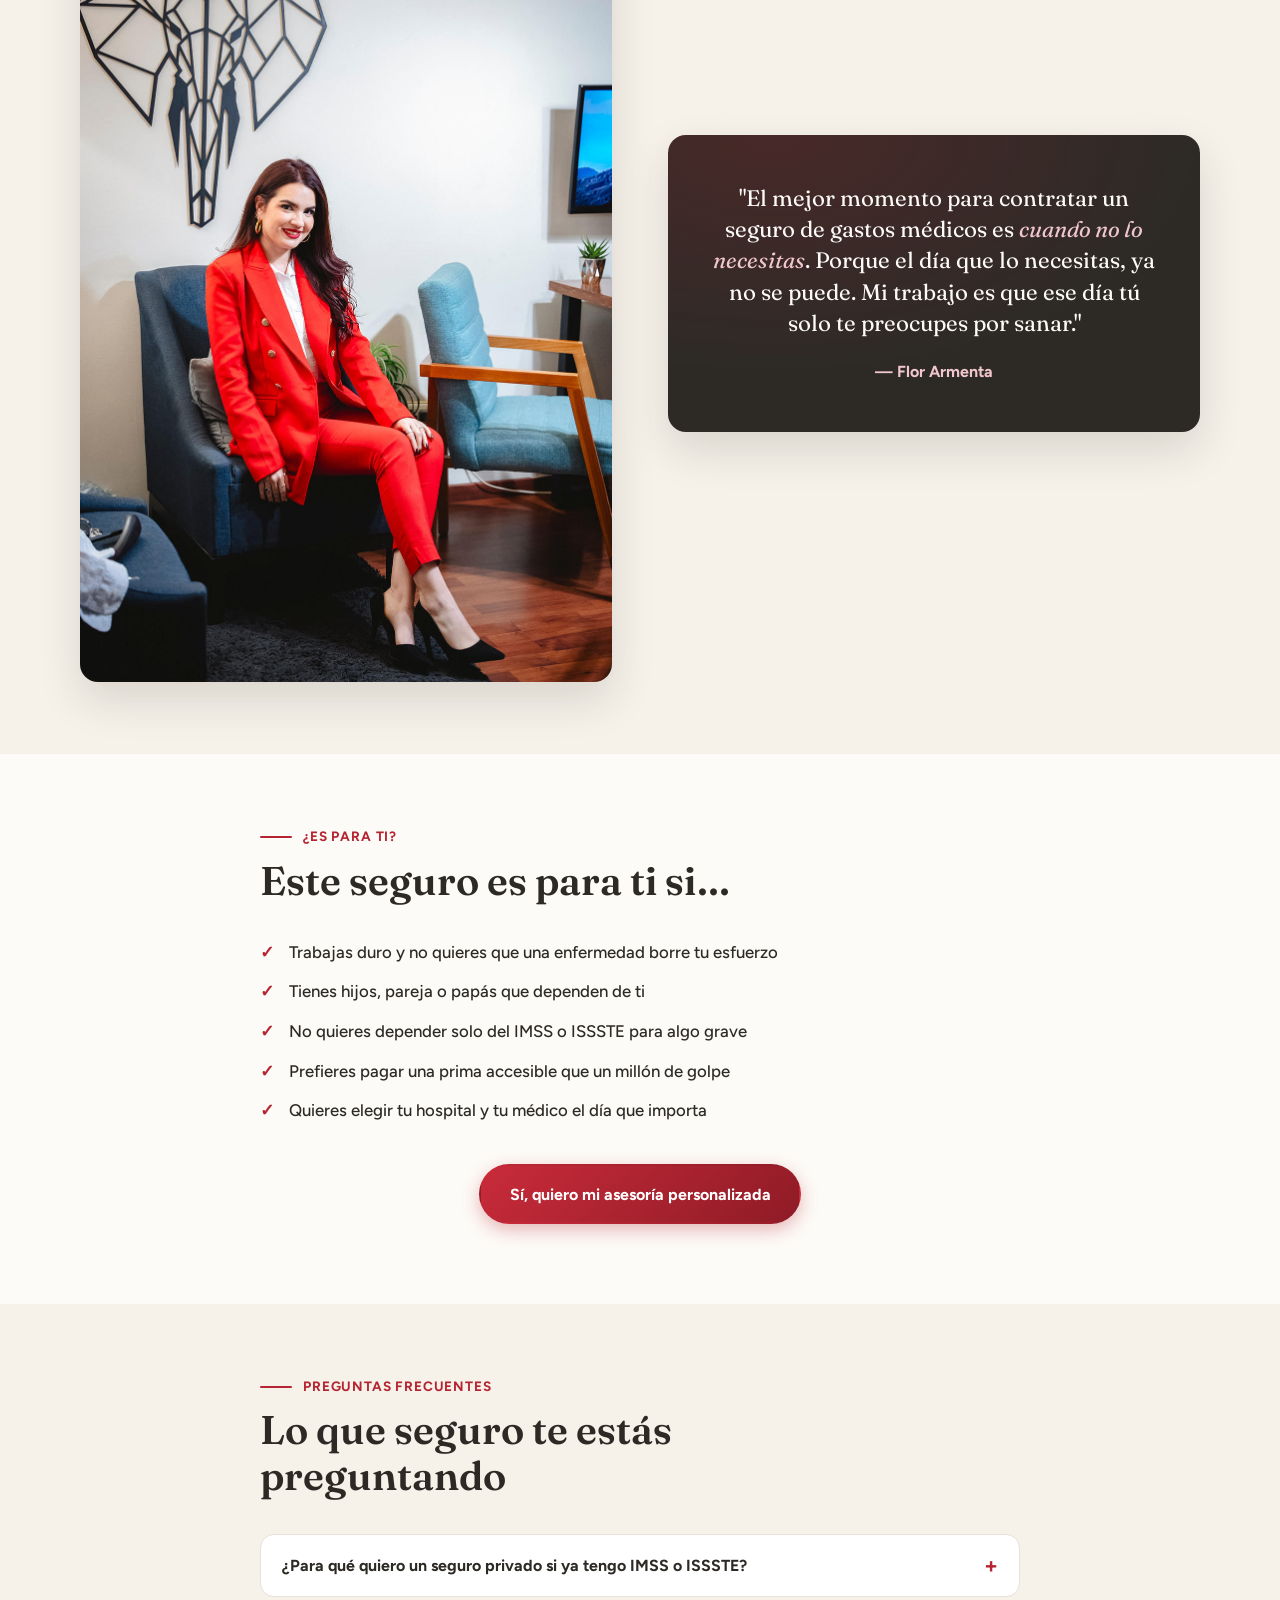
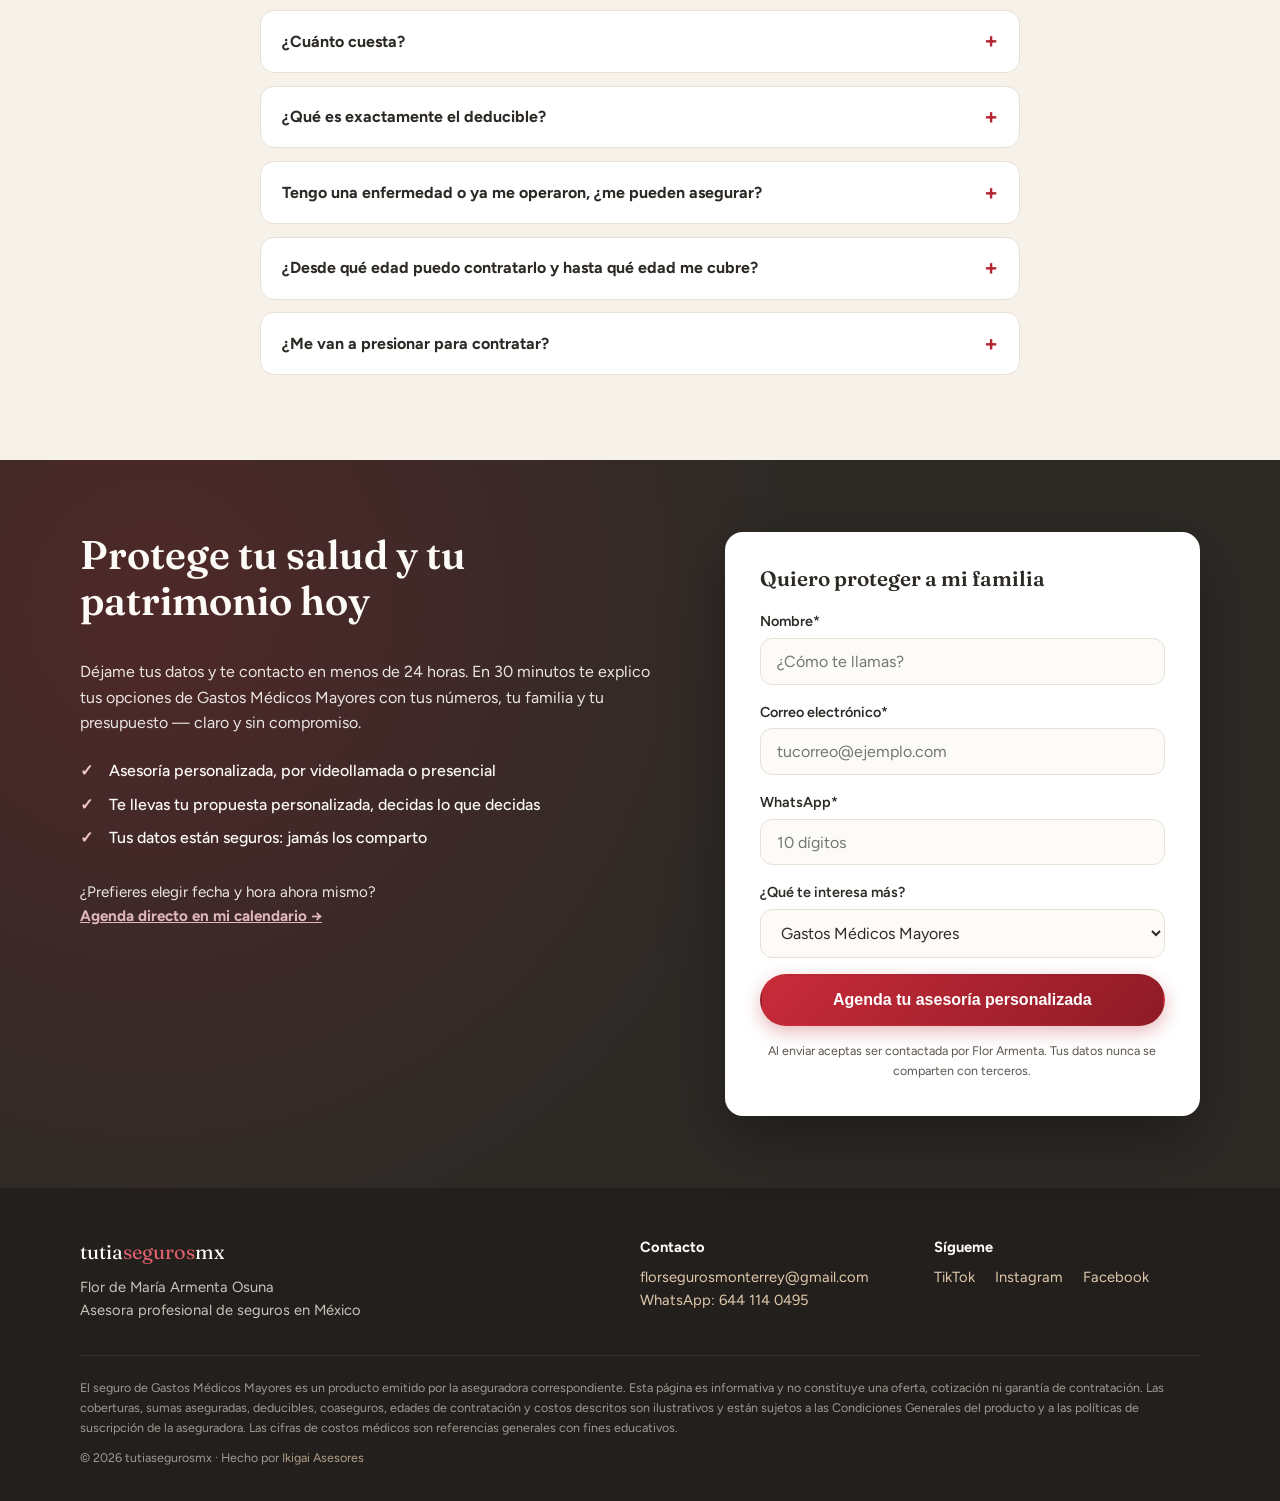
==== commit 976dfddc: "Add files via upload" ====
--- a/gmm.html
+++ b/gmm.html
@@ -4,7 +4,7 @@
   <meta charset="UTF-8">
   <meta name="viewport" content="width=device-width, initial-scale=1.0">
   <title>Seguro de Gastos Médicos Mayores en México: qué es, para qué sirve y cuánto cuesta | tutiasegurosmx</title>
-  <meta name="description" content="¿Sabes qué pasaría con tu patrimonio si te enfermas sin un seguro de gastos médicos mayores? Aprende cómo funciona, qué cubre, cuánto cuesta una enfermedad sin seguro y cómo proteger a tu familia. Asesoría personalizada con Flor Armenta, Seguros Monterrey New York Life.">
+  <meta name="description" content="¿Sabes qué pasaría con tu patrimonio si te enfermas sin un seguro de gastos médicos mayores? Aprende cómo funciona, qué cubre, cuánto cuesta una enfermedad sin seguro y cómo proteger a tu familia. Asesoría personalizada con Flor Armenta, asesora financiera para mujeres.">
   <meta name="keywords" content="gastos médicos mayores, seguro de gastos médicos, GMM México, cuánto cuesta un seguro de gastos médicos, qué cubre un seguro de gastos médicos, seguro de salud privado, deducible coaseguro suma asegurada">
   <meta name="author" content="Flor Armenta · tutiasegurosmx">
   <meta name="robots" content="index, follow">
@@ -32,6 +32,10 @@
   <link rel="stylesheet" href="css/styles.css">
   <link rel="stylesheet" href="css/gmm.css">
 
+  <!-- Calendly (pop-up de agenda) -->
+  <link rel="stylesheet" href="https://assets.calendly.com/assets/external/widget.css">
+  <script src="https://assets.calendly.com/assets/external/widget.js" async></script>
+
   <!-- Meta Pixel (Facebook Ads) -->
   <!-- TODO: pendiente clienta — sustituir TU_PIXEL_ID y descomentar.
        En esta página además de PageView conviene disparar:
@@ -46,7 +50,7 @@
       {
         "@type": "InsuranceAgency",
         "name": "tutiasegurosmx — Flor Armenta",
-        "description": "Asesoría en seguros de Gastos Médicos Mayores para proteger tu patrimonio ante enfermedades y accidentes. Asesora de Seguros Monterrey New York Life.",
+        "description": "Asesoría en seguros de Gastos Médicos Mayores para proteger tu patrimonio ante enfermedades y accidentes. Asesora financiera para mujeres.",
         "founder": { "@type": "Person", "name": "Flor de María Armenta Osuna" },
         "email": "florsegurosmonterrey@gmail.com",
         "telephone": "+52 644 114 0495",
@@ -63,7 +67,7 @@
         "serviceType": "Seguro de Gastos Médicos Mayores",
         "provider": { "@type": "InsuranceAgency", "name": "tutiasegurosmx — Flor Armenta" },
         "areaServed": "MX",
-        "description": "Seguro de Gastos Médicos Mayores de Seguros Monterrey New York Life: cobertura de hospitalización, cirugías, estudios y tratamientos ante enfermedades y accidentes, en una red de hospitales de alta especialidad."
+        "description": "Seguro de Gastos Médicos Mayores: cobertura de hospitalización, cirugías, estudios y tratamientos ante enfermedades y accidentes, en una red de hospitales de alta especialidad."
       },
       {
         "@type": "FAQPage",
@@ -164,11 +168,11 @@
             <li>Eliges médico y hospital — sin filas ni largas esperas</li>
             <li>Tu deducible se ajusta a tu presupuesto</li>
           </ul>
-          <p class="hero__trust">Un producto de <strong>Seguros Monterrey New York Life</strong>, contigo de la mano de Flor Armenta</p>
+          <p class="hero__trust">Con el respaldo de una aseguradora líder, contigo de la mano de Flor Armenta</p>
         </div>
         <figure class="hero__media">
           <div class="hero__media-frame" aria-hidden="true"></div>
-          <img src="assets/img/flor-hero.jpg" alt="Flor Armenta, asesora de seguros de Gastos Médicos Mayores en Seguros Monterrey New York Life" width="933" height="1400" fetchpriority="high">
+          <img src="assets/img/flor-hero.jpg" alt="Flor Armenta, asesora de seguros de Gastos Médicos Mayores" width="933" height="1400" fetchpriority="high">
           <div class="hero__badge" aria-hidden="true">
             <strong>Tú decides</strong>
             <span>el hospital y el médico que te atienden</span>
@@ -372,7 +376,7 @@
             <p>Según el plan, atención en una amplia red de hospitales e incluso opciones de cobertura en el extranjero.</p>
           </article>
         </div>
-        <p class="nota-legal">Las coberturas, sumas aseguradas, deducibles, coaseguros y opcionales descritos son ilustrativos y están sujetos a las Condiciones Generales del producto y a las políticas de suscripción de Seguros Monterrey New York Life. Los detalles de tu plan los revisamos juntos en tu asesoría.</p>
+        <p class="nota-legal">Las coberturas, sumas aseguradas, deducibles, coaseguros y opcionales descritos son ilustrativos y están sujetos a las Condiciones Generales del producto y a las políticas de suscripción de la aseguradora. Los detalles de tu plan los revisamos juntos en tu asesoría.</p>
       </div>
     </section>
 
@@ -482,9 +486,8 @@
             <li>Te llevas tu propuesta personalizada, decidas lo que decidas</li>
             <li>Tus datos están seguros: jamás los comparto</li>
           </ul>
-          <!-- TODO: pendiente clienta — sustituir por link real de Calendly -->
           <p class="contacto__alt">¿Prefieres elegir fecha y hora ahora mismo?<br>
-            <a href="#" class="contacto__calendly" data-calendly>Agenda directo en mi calendario →</a>
+            <a href="https://calendly.com/florsegurosmonterrey/asesoria-gratuita" class="contacto__calendly" data-calendly>Agenda directo en mi calendario →</a>
           </p>
         </div>
         <form class="form" id="leadForm" novalidate>
@@ -541,7 +544,7 @@
       </div>
     </div>
     <div class="container footer__legal">
-      <p>El seguro de Gastos Médicos Mayores es un producto de Seguros Monterrey New York Life, S.A. de C.V. Esta página es informativa y no constituye una oferta, cotización ni garantía de contratación. Las coberturas, sumas aseguradas, deducibles, coaseguros, edades de contratación y costos descritos son ilustrativos y están sujetos a las Condiciones Generales del producto y a las políticas de suscripción de la aseguradora. Las cifras de costos médicos son referencias generales con fines educativos.</p>
+      <p>El seguro de Gastos Médicos Mayores es un producto emitido por la aseguradora correspondiente. Esta página es informativa y no constituye una oferta, cotización ni garantía de contratación. Las coberturas, sumas aseguradas, deducibles, coaseguros, edades de contratación y costos descritos son ilustrativos y están sujetos a las Condiciones Generales del producto y a las políticas de suscripción de la aseguradora. Las cifras de costos médicos son referencias generales con fines educativos.</p>
       <p>© 2026 tutiasegurosmx · Hecho por <a href="https://ikigaiasesores.vercel.app" target="_blank" rel="noopener">Ikigai Asesores</a></p>
     </div>
   </footer>
